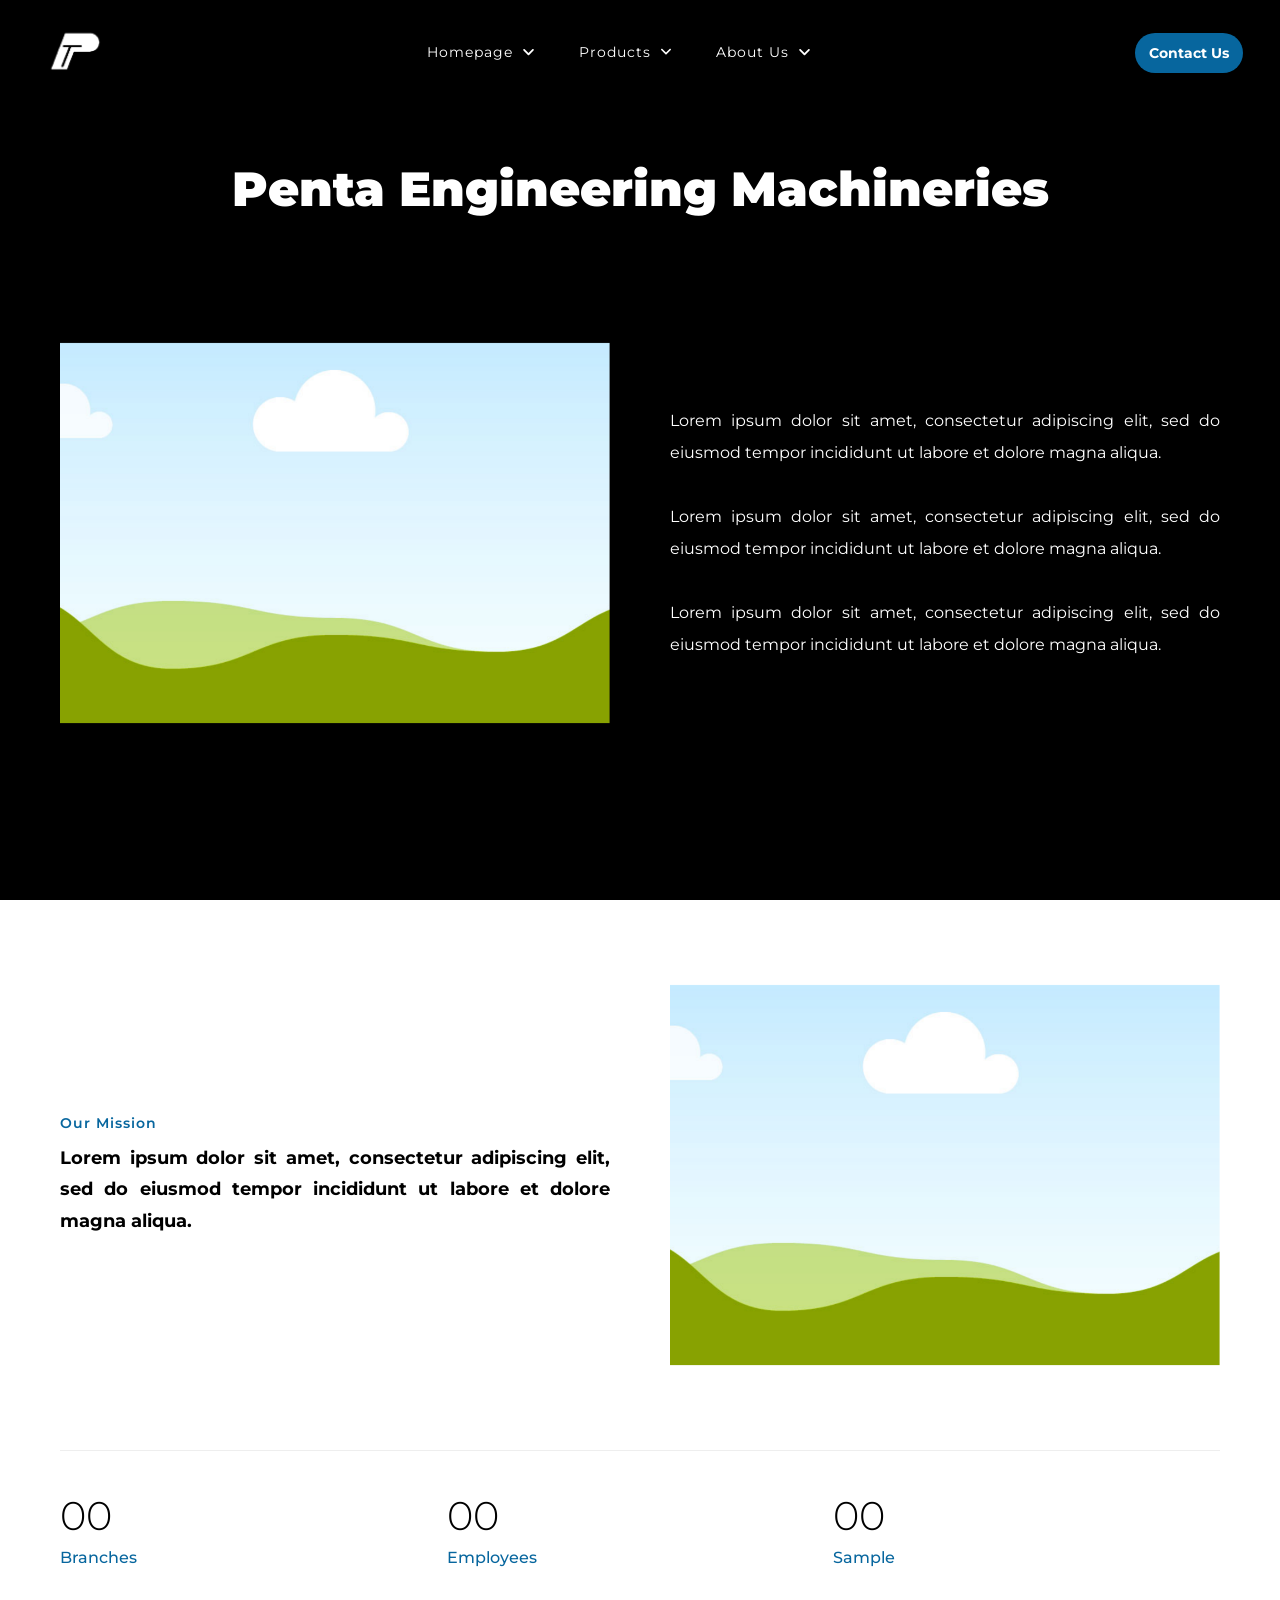
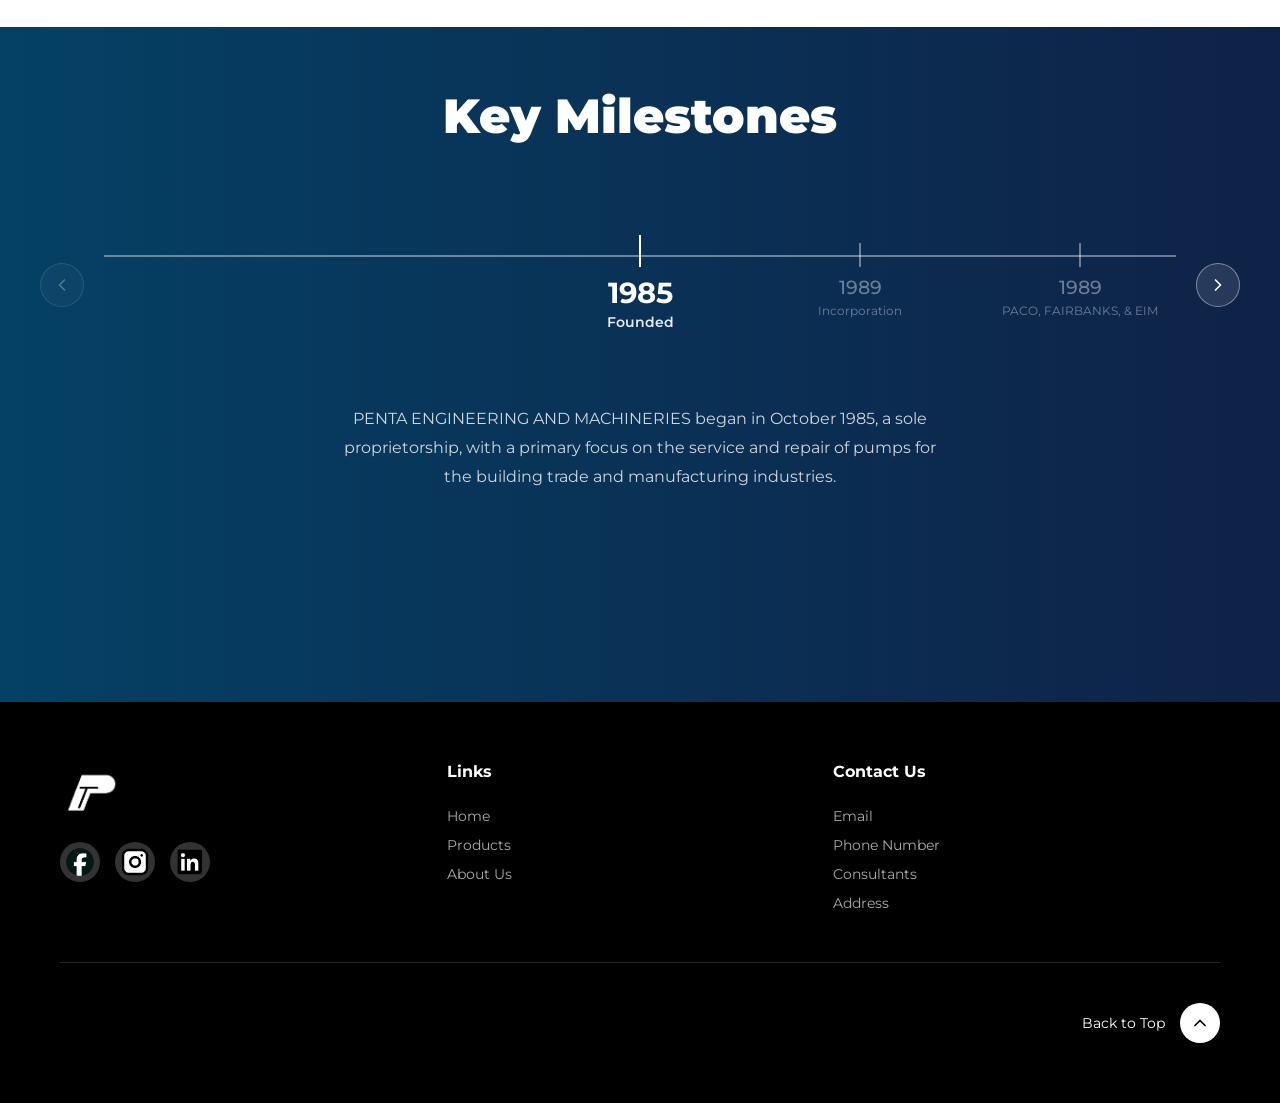
==== about.html @ d03874fb "Add files via upload" ====
<!DOCTYPE html>
<html lang="en">
<head>
    <meta charset="UTF-8">
    <meta name="viewport" content="width=device-width, initial-scale=1.0">
    <link rel="stylesheet" href="css/styles.css">
    <link rel="icon" type="image/x-icon" href="assets/logo.png">
    <title>Penta Engineering Machineries</title>
</head>
<body>
    <header class="nav-bar">
    <div class="logo">
        <a href="index.html">
            <img src="assets/logo.png" alt="Penta logo">
        </a>
    </div>
    <nav class="main-nav">
        <ul class="nav-list">
            <li><a href="index.html">Homepage</a></li>
            <li><a href="products.html">Products</a></li>
            <li><a href="about.html">About Us</a></li>
        </ul>
    </nav>
    <button type="button">Contact Us</button>
</header>

    <section class="about">
        <h1>Penta Engineering Machineries</h1>
        <div class="about-wrapper">    
            <img src="assets/about.png">
            <p>Lorem ipsum dolor sit amet, consectetur adipiscing elit, sed do eiusmod tempor incididunt ut labore et dolore magna aliqua. <br><br>
                Lorem ipsum dolor sit amet, consectetur adipiscing elit, sed do eiusmod tempor incididunt ut labore et dolore magna aliqua. <br><br>
                Lorem ipsum dolor sit amet, consectetur adipiscing elit, sed do eiusmod tempor incididunt ut labore et dolore magna aliqua. </p>
        </div>
    </section>

    <section class="mission">
        <div class="mission-wrapper">
            <div class="mission-text">
                <h2>Our Mission</h2>
                <p>Lorem ipsum dolor sit amet, consectetur adipiscing elit, sed do eiusmod tempor incididunt ut labore et dolore magna aliqua. </p>
            </div>
            <img src="assets/mission.png">
        </div>
        <div class="mission-footer">
            <ul class ="stats">
                <li>00</li>
                <li>00</li>
                <li>00</li>
                <li>Branches</li>
                <li>Employees</li>
                <li>Sample</li>
            </ul>
        </div>
    </section>

    <section class="milestones-section">
    <h1>Key Milestones</h1>
    <div class="tl-stage-wrap">
        <button class="tl-btn" id="prev">
            <svg xmlns="http://www.w3.org/2000/svg" width="20" height="20" viewBox="0 0 24 24" fill="none" stroke="white" stroke-width="2" stroke-linecap="round" stroke-linejoin="round">
                <polyline points="15 18 9 12 15 6"/>
            </svg>
        </button>
        <div class="tl-stage">
            <div class="tl-line"></div>
            <div class="tl-items" id="items"></div>
        </div>
        <button class="tl-btn" id="next">
            <svg xmlns="http://www.w3.org/2000/svg" width="20" height="20" viewBox="0 0 24 24" fill="none" stroke="white" stroke-width="2" stroke-linecap="round" stroke-linejoin="round">
                <polyline points="9 18 15 12 9 6"/>
            </svg>
        </button>
    </div>
    <div class="tl-desc" id="desc"></div>
</section>


<footer>
    <div class="footer-wrap">
        <div class="footer-left">
            <img src="assets/logo.png" alt="Penta logo">
            <div class="footer-socials">
                <div class="social-icon">
                    <img src="assets/facebook.png" alt="Facebook">
                </div>
                <div class="social-icon">
                    <img src="assets/instagram.png" alt="Facebook">
                </div>
                <div class="social-icon">
                    <img src="assets/linkedin.png" alt="Facebook">
                </div>
            </div>
        </div>
        <ul class="footer-nav">
            <li><h2>Links</h2></li>
            <li><a href="index.html">Home</a></li>
            <li><a href="products.html">Products</a></li>
            <li><a href="about.html">About Us</a></li>
        </ul>
        <ul class="footer-nav">
            <li><h2>Contact Us</h2></li>
            <li><a href="#">Email</a></li>
            <li><a href="#">Phone Number</a></li>
            <li><a href="#">Consultants</a></li>
            <li><a href="#">Address</a></li>
        </ul>
        <div class="footer-bottom">
            <span>Back to Top</span>
            <button class="back-to-top" onclick="window.scrollTo({top: 0, behavior: 'smooth'})">
                <svg xmlns="http://www.w3.org/2000/svg" width="20" height="20" viewBox="0 0 24 24" fill="none" stroke="black" stroke-width="2" stroke-linecap="round" stroke-linejoin="round">
                    <polyline points="18 15 12 9 6 15"/>
                </svg>
            </button>
        </div>
    </div>
</footer>
    <script src="js/milestones.js" defer></script>
</body>
</html>
---- css/styles.css ----
@import url('https://fonts.googleapis.com/css2?family=Montserrat:wght@100;200;300;400;500;600;700;800;900&display=swap');

/* Reset */
* {
    margin: 0;
    padding: 0;
    box-sizing: border-box;
    font-family: 'Montserrat', sans-serif;
    overflow-x: hidden;
}

a {
    text-decoration: none;
    color: inherit;
}

ul {
    list-style-type: none;
}

body {
    padding-top: 0;
}

/* Navbar */
.logo img {
    max-width: 67px;
    height: auto;
    margin-left: 3px;
    padding: 3px;
}

.nav-bar {
    position: fixed;
    top: 0;
    left: 0;
    right: 0;
    z-index: 1000;
    margin: 17px;
    display: flex;
    align-items: center;
    justify-content: space-between;
    background-color: #000;
    padding: 0 20px;
    border-radius: 100px;
}

.main-nav {
    flex: 1;
    display: flex;
    justify-content: center;
}

nav {
    display: flex;
    align-items: center;
    width: 100%;
    gap: 20px;
}

.nav-list {
    display: flex;
    gap: 40px;
    margin: 0 auto;
    padding: 0;
    list-style: none;
}

.nav-list li {
    color: white;
    font-size: 0.85rem;
    letter-spacing: 1px;
}

.nav-list a {
    display: inline-flex;
    align-items: center;
    gap: 0.3rem;
}

.nav-list a::after {
    content: "";
    display: inline-block;
    width: 1.3rem;
    height: 1.3rem;
    background-image: url("../assets/arrow.svg");
    background-size: contain;
    background-repeat: no-repeat;
    background-position: center;
}

/* Buttons */
button {
    margin-left: auto;
    background-color: #07669e;
    color: #ffffff;
    border-radius: 100px;
    border: none;
    padding: 0 14px;
    cursor: pointer;
    height: 40px;
    font-weight: bold;
    font-size: 0.85rem;
}

button:hover {
    background-color: #044165;
    transition: background-color 0.3s ease;
}

.view-button {
    width: 35px;
    height: 35px;
    border-radius: 50%;
    border: 2px solid #044165;
    background-color: #07669e;
    background-image: url("../assets/view.svg");
    background-size: 60%;
    background-repeat: no-repeat;
    background-position: center;
    cursor: pointer;
    transform: translateY(7px);
}

/* Hero */
.hero {
    position: relative;
    height: 80vh;
    display: flex;
    flex-direction: column;
    justify-content: flex-end;
    padding: 40px;
    overflow: hidden;
}

.hero video {
    position: absolute;
    top: 0;
    left: 0;
    width: 100%;
    height: 100%;
    object-fit: cover;
    object-position: center;
    z-index: 0;
}

.line{
    background-color:#C0C0C0;
    height: 1vh;
}

.hero .headline,
.hero .subline {
    position: relative;
    z-index: 1;
}
.headline {
    font-size: 5rem;
    color: #0a4d7d;
    font-weight: 1000;
    margin: 0;
    line-height: 1;
    overflow: hidden;
    text-align: center;
}

.subline {
    color: rgb(255, 255, 255);
    margin: 0;
    margin-top: 10px;
    font-size: 0.95rem;
    line-height: 1.6;
    text-align: center;
}

/* Gradient section */
.gradient-wrapper {
    background: linear-gradient(90deg, #07669e 0%, #000000 100%);
    width: 100%;
    height: 100vh;
}

.gradient-wrapper h1,
.gradient-wrapper p {
    color: white;
    text-align: center;
    overflow: hidden;
}

.gradient-wrapper h1 {
    font-size: 5.5rem;
    font-weight: 1000;
    letter-spacing: 3px;
}

.gradient-wrapper p {
    font-size: 2rem;
    font-weight: 400;
}

/* Boxes */
.boxes-container {
    display: flex;
    justify-content: center;
    gap: 47px;
    width: 100%;
    flex-wrap: wrap;
    margin-top: 54px;
    margin-bottom: 67px;
}

.box-wrapper {
    position: relative;
    flex: 1 1 30%;
    max-width: 25%;
    min-width: 150px;
    aspect-ratio: 1 / 1;
    background: white;
    border-radius: 27px;
    padding: 47px;
    display: flex;
    flex-direction: column;
    align-items: left;
    box-shadow: 0 7px 14px rgba(0, 0, 0, 0.2);
    border: 2px solid transparent;
    transition: background 0.3s ease;
}

.box-wrapper::before {
    content: '';
    position: absolute;
    inset: 0;
    background: linear-gradient(180deg, #07669e 0%, #ffffff 100%);
    border-radius: 27px;
    opacity: 0;
    z-index: 1;
    transition: opacity 0.3s ease;
}

.box-wrapper:hover::before {
    opacity: 1;
}

.box-wrapper > * {
    position: relative;
    z-index: 2;
}

.box-wrapper h2 {
    text-align: left;
    padding: 13px;
    font-size: 1rem;
    font-weight: 700;
}

.box-wrapper p {
    text-align: justify;
    text-align-last: left;
    color: black;
    padding: 13px;
    font-size: 1rem;
    font-weight: 500;
}

.box-wrapper .view-button {
    align-self: flex-end;
    margin-top: auto;
}

.icon {
    width: 47px;
    height: 47px;
    border-radius: 50%;
    background: #d3d3d3;
    margin-bottom: 17px;
}

/* Transition */
.transition {
    background-color: black;
    height: 30vh;
}

/* Brands */
.brands-section {
    background: linear-gradient(90deg, #044165 0%, #0f2247 100%);
    height: 105vh;
    overflow: hidden;
    position: relative;
}

.brands-section h1,
.brands-section p {
    color: white;
    text-align: center;
}

.brands-section h1 {
    font-size: 5.5rem;
    font-weight: 1000;
    letter-spacing: 3px;
}

.brands-section p {
    font-size: 0.87rem;
    font-weight: 400;
    text-align: justify;
    overflow: hidden;
}

.brands-section h2 {
    color: white;
}

.brands-container {
    display: flex;
    gap: 47px;
    flex-wrap: nowrap;
    transition: transform 0.4s ease;
}

/* Brand cards */
.brand-wrapper {
    flex: 0 0 auto;
    max-width: none;
    max-height: 235px;
    overflow: hidden;
    background: linear-gradient(135deg, #07669e 0%, #0a4d7d 100%);
    border-radius: 20px;
    padding: 27px;
    display: flex;
    flex-direction: column;
    gap: 13px;
    transition: max-height 0.4s ease;
}

.brand-wrapper:hover {
    max-height: 400px;
}

.brand-wrapper img {
    width: 100%;
    height: 200px;
    object-fit: contain;
    flex-shrink: 0;
}

.brand-wrapper p,
.brand-wrapper .brand-footer {
    opacity: 0;
    transition: opacity 0.3s ease 0s;
}

.brand-wrapper:hover p,
.brand-wrapper:hover .brand-footer {
    opacity: 1;
    transition: opacity 0.3s ease 0.2s;
}

.brand-footer {
    display: flex;
    justify-content: space-between;
    align-items: center;
    width: 100%;
}

.brand-footer h2 {
    margin: 0;
    color: white;
    font-size: 0.87rem;
    font-weight: 700;
}

.brand-footer button {
    align-self: flex-end;
    margin-top: auto;
}

.brand-footer .view-button {
    margin: 0;
    transform: none;
}

/* Slider */
.brands-slider-wrapper {
    overflow: hidden;
    width: 100%;
    padding: 0 27px;
    margin-top: 54px;
}

.slider-arrows {
    display: flex;
    gap: 10px;
    position: absolute;
    bottom: 30px;
    right: 30px;
}

.arrow-btn {
    width: 37px;
    height: 37px;
    border-radius: 50%;
    background-color: rgba(255, 255, 255, 0.15);
    border: none;
    display: flex;
    align-items: center;
    justify-content: center;
    cursor: pointer;
    transition: background-color 0.3s ease;
    padding: 0;
    margin: 0;
    font-size: 0;
}

.arrow-btn:hover {
    background-color: rgba(255, 255, 255, 0.3);
}

/* CTA */
.cta {
    background-color: #07669e;
    display: flex;
    align-items: center;
    padding: 60px;
    position: relative;
    overflow: hidden;
    min-height: 350px;
    height: 60vh;
}

.cta-content {
    display: flex;
    flex-direction: column;
    gap: 20px;
    max-width: 55%;
}

.cta h1 {
    font-size: 5rem;
    font-weight: 1000;
    color: white;
    line-height: 1;
    overflow: hidden;
}

.cta p {
    color: white;
    font-size: 1.2rem;
    line-height: 1.6;
}

.cta-buttons {
    display: flex;
    gap: 20px;
}

.cta-buttons button {
    margin: 0;
    background-color: transparent;
    border: 2px solid white;
    color: white;
    padding: 0 40px;
    height: 50px;
    font-size: 1rem;
}

.cta-buttons button:hover {
    background-color: white;
    color: #07669e;
    transition: background-color 0.3s ease;
}

.cta-image {
    position: absolute;
    right: 60px;
    bottom: 0;
    height: 100%;
    object-fit: contain;
}

/* Footer */
.footer-wrap {
    background-color: black;
    display: grid;
    grid-template-columns: 1fr 1fr 1fr;
    padding: 60px;
    align-items: start;
}

.footer-left {
    display: flex;
    flex-direction: column;
    gap: 20px;
}

.footer-wrap img {
    width: 60px;
    height: auto;
}

.footer-socials {
    display: flex;
    gap: 15px;
}

.social-icon {
    width: 40px;
    height: 40px;
    border-radius: 50%;
    background-color: #333;
    overflow: hidden;
}

.footer-socials .social-icon img {
    width: 100%;
    height: 100%;
    object-fit: contain;
}

.footer-nav li {
    margin-bottom: 10px;
}

.footer-nav li h2 {
    font-size: 1rem;
    font-weight: 700;
    margin-bottom: 15px;
    color: white;
}

.footer-nav li a {
    color: #aaa;
    font-size: 0.9rem;
}

.footer-nav li a:hover {
    color: white;
}

.footer-bottom {
    grid-column: 1 / -1;
    display: flex;
    justify-content: flex-end;
    align-items: center;
    gap: 15px;
    padding-top: 40px;
    border-top: 1px solid #222;
    margin-top: 40px;
    color: white;
    font-size: 0.9rem;
}

.back-to-top {
    width: 40px;
    height: 40px;
    border-radius: 50%;
    background-color: white;
    border: none;
    cursor: pointer;
    display: flex;
    align-items: center;
    justify-content: center;
    margin: 0;
    padding: 0;
}

/* About  */

.about {
    background-color: rgb(0, 0, 0);
    padding: 100px;
    height: 100vh;
    overflow: hidden;
    padding: 60px 60px 0 60px;

}
.about {
    background-color: black;
    padding: 60px 60px 0 60px;
}

.about h1 {
    color: white;
    font-size: 3rem;
    font-weight: 900;
    margin-bottom: 40px;
    text-align: center;
    margin-top: 100px
}

.about-wrapper {
    display: grid;
    grid-template-columns: 1fr 1fr;
    gap: 60px;
    align-items: center;
}

.about-wrapper img {
    width: 100%;
    border-radius: 10px;
    object-fit: cover;
}

.about-wrapper p {
    color: white;
    font-size: 1rem;
    line-height: 2;
    text-align: justify;
}

/* Mission */

.mission {
    background-color: white;
    padding: 0 60px 60px 60px;
}

.mission-wrapper {
    display: grid;
    grid-template-columns: 1fr 1fr;
    gap: 60px;
    align-items: center;
}

.mission-wrapper h2 {
    color: #07669e;
    font-size: 0.9rem;
    font-weight: 600;
    letter-spacing: 1px;
    
}

.mission-text {
    display: flex;
    flex-direction: column;
    gap: 10px;
}

.mission-wrapper p {
    color: black;
    font-size: 1.1rem;
    font-weight: 700;
    line-height: 1.8;
    text-align: justify;
    grid-column: 1;
    grid-row: 2;
}

.mission-wrapper img {
    width: 100%;
    border-radius: 10px;
    object-fit: cover;
    grid-column: 2;
}

.mission-footer {
    border-top: 1px solid #eee;
    padding-top: 40px;
}

.stats {
    display: grid;
    grid-template-columns: repeat(3, 1fr);
    grid-template-rows: auto auto;
    row-gap: 8px;
}

.stats li:nth-child(-n+3) {
    font-size: 2.5rem;
    font-weight: 300;
    color: black;
}

.stats li:nth-child(n+4) {
    font-size: 1rem;
    color: #07669e;
    font-weight: 500;
}

/* Milestones */

.milestones-section {
    background: linear-gradient(90deg, #044165 0%, #0f2247 100%);
    padding: 60px 40px;
    min-height: 75vh;
    display: flex;
    flex-direction: column;
    align-items: center;
}

.milestones-section h1 {
    color: white;
    font-size: 3rem;
    font-weight: 900;
    margin-bottom: 60px;
    text-align: center;
}

.tl-stage-wrap {
    display: flex;
    align-items: center;
    width: 100%;
    gap: 20px;
}

.tl-stage {
    position: relative;
    flex: 1;
    height: 160px;
    overflow: hidden;
}

.tl-line {
    position: absolute;
    top: 50px;
    left: 0;
    right: 0;
    height: 1.5px;
    background: rgba(255, 255, 255, 0.4);
}

.tl-items {
    position: absolute;
    top: 0;
    left: 0;
    display: flex;
    align-items: flex-start;
    transition: transform 0.4s ease;
}

.tl-item {
    width: 220px;
    flex-shrink: 0;
    display: flex;
    flex-direction: column;
    align-items: center;
}

.tl-tick {
    width: 1.5px;
    height: 24px;
    background: rgba(255, 255, 255, 0.4);
    margin-top: 38px;
}

.tl-tick.active {
    background: white;
    height: 32px;
    margin-top: 30px;
}

.tl-year {
    font-size: 1.2rem;
    font-weight: 500;
    color: rgba(255, 255, 255, 0.4);
    margin-top: 8px;
}

.tl-year.active {
    color: white;
    font-size: 1.8rem;
    font-weight: 700;
}

.tl-label {
    font-size: 0.75rem;
    color: rgba(255, 255, 255, 0.4);
    text-align: center;
    max-width: 160px;
    margin-top: 4px;
}

.tl-label.active {
    color: rgba(255, 255, 255, 0.9);
    font-size: 0.85rem;
    font-weight: 600;
}

.tl-desc {
    text-align: center;
    color: rgba(255, 255, 255, 0.8);
    font-size: 1rem;
    line-height: 1.8;
    max-width: 600px;
    margin-top: 40px;
    min-height: 60px;
}

.tl-btn {
    width: 44px;
    height: 44px;
    border-radius: 50%;
    border: 1.5px solid rgba(255, 255, 255, 0.4);
    background: rgba(255, 255, 255, 0.1);
    display: flex;
    align-items: center;
    justify-content: center;
    cursor: pointer;
    flex-shrink: 0;
    padding: 0;
    margin: 0;
    transition: background 0.2s ease;
}

.tl-btn:hover {
    background: rgba(255, 255, 255, 0.2);
}

.tl-btn:disabled {
    opacity: 0.3;
    cursor: default;
}
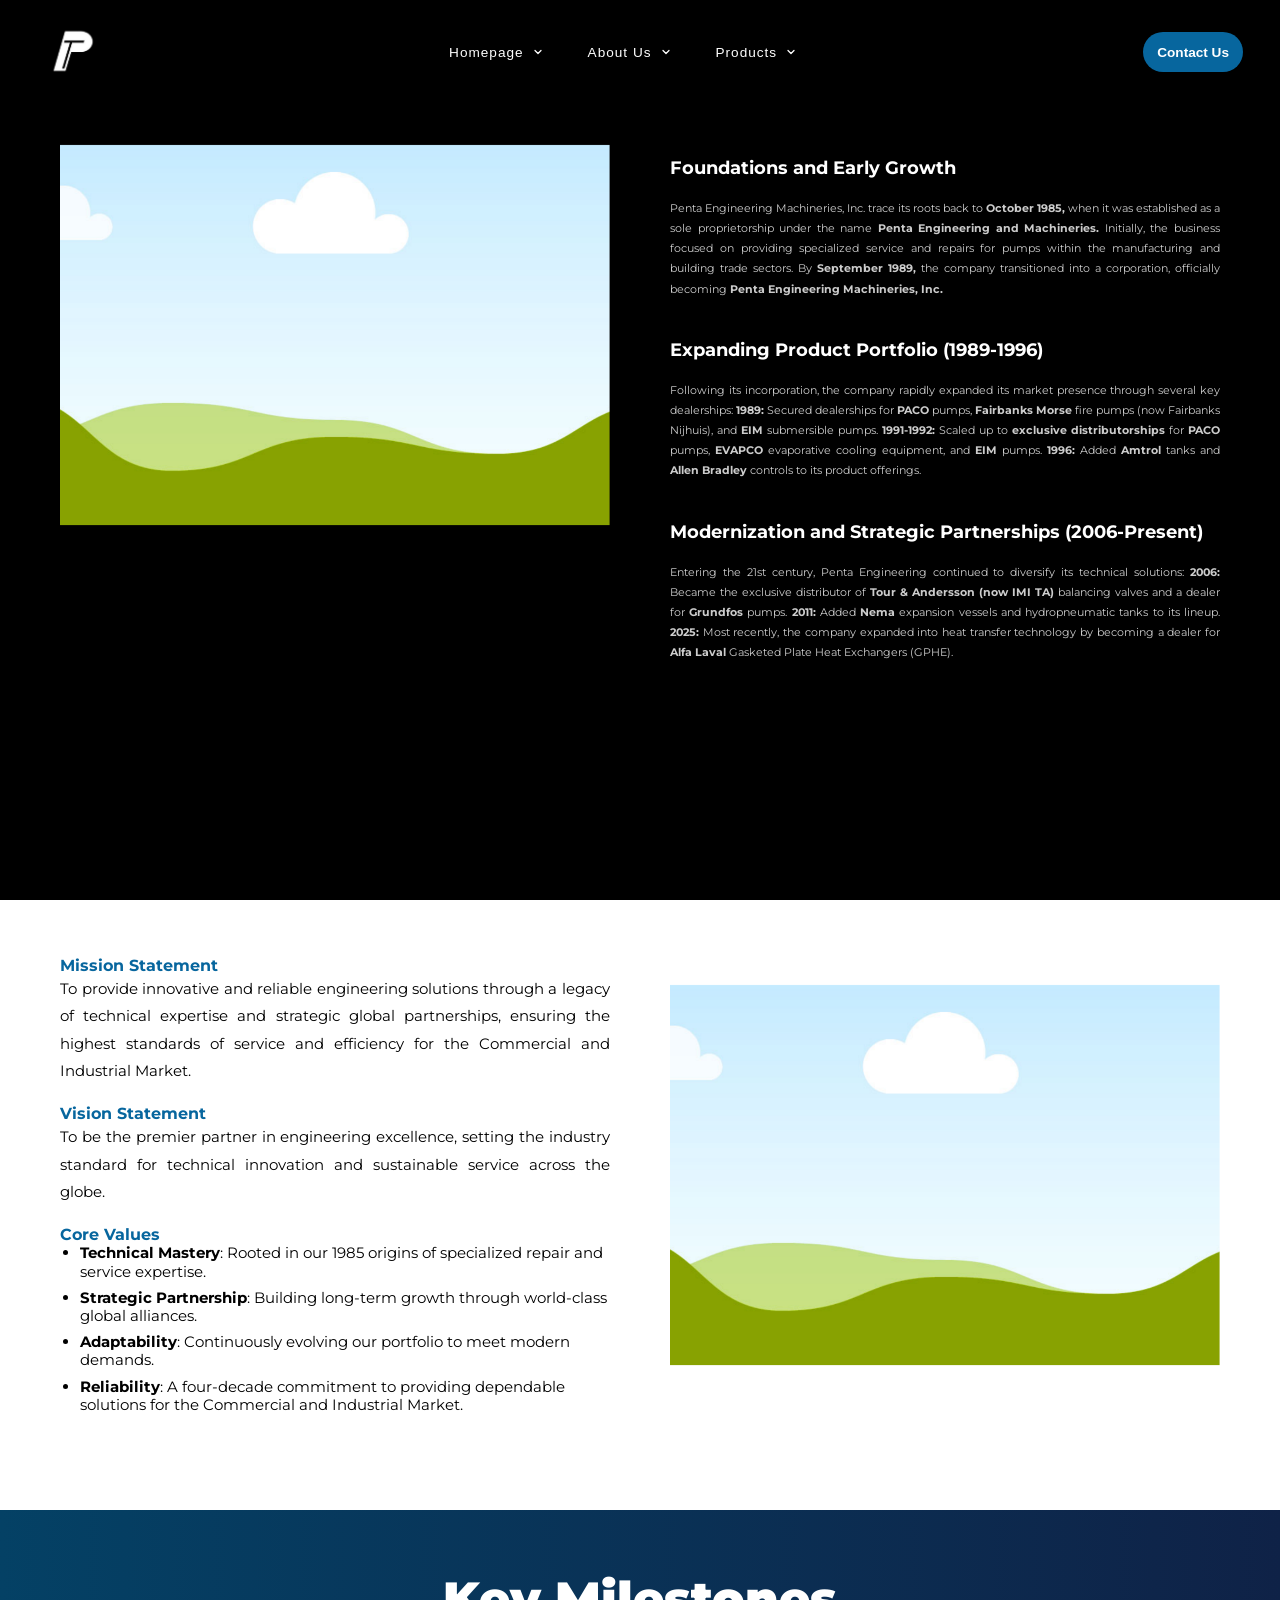
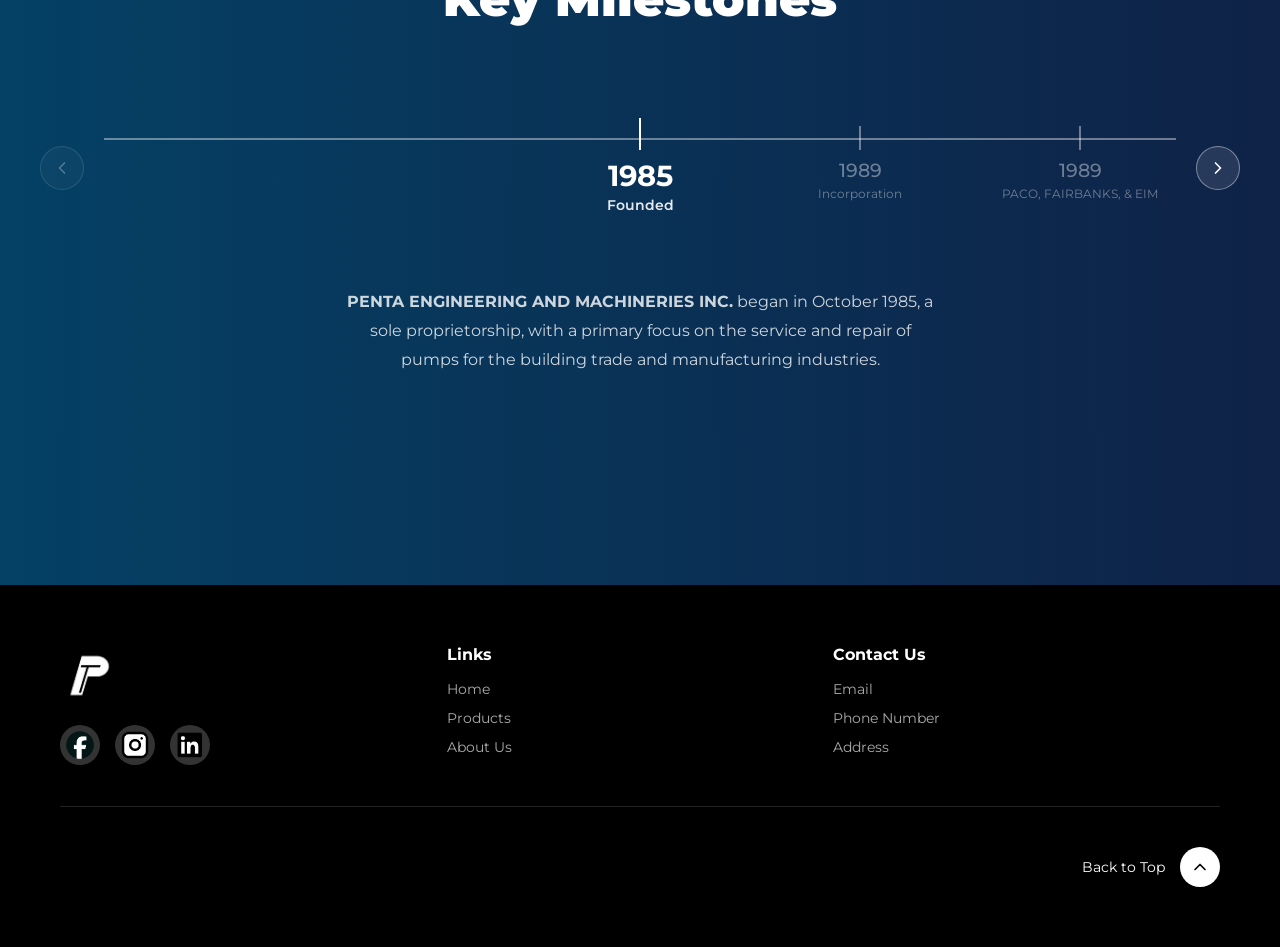
==== commit a26997d2: "Add files via upload" ====
--- a/about.html
+++ b/about.html
@@ -8,53 +8,131 @@
     <title>Penta Engineering Machineries</title>
 </head>
 <body>
-    <header class="nav-bar">
-    <div class="logo">
-        <a href="index.html">
-            <img src="assets/logo.png" alt="Penta logo">
-        </a>
-    </div>
-    <nav class="main-nav">
-        <ul class="nav-list">
-            <li><a href="index.html">Homepage</a></li>
-            <li><a href="products.html">Products</a></li>
-            <li><a href="about.html">About Us</a></li>
-        </ul>
-    </nav>
-    <button type="button">Contact Us</button>
+    <header class="nav-bar" id="navbar">
+    <div class="nav-top">
+        <div class="logo">
+            <a href="index.html">
+                <img src="assets/logo.png" alt="Penta logo">
+            </a>
+        </div>
+        <nav class="main-nav">
+            <ul class="nav-list">
+                <li class="nav-item has-dropdown">
+                    <a href="index.html">Homepage</a>
+                    <button class="dropdown-toggle" data-target="menu-home">
+                        <svg width="12" height="12" viewBox="0 0 24 24" fill="none" stroke="white" stroke-width="2.5" stroke-linecap="round" stroke-linejoin="round">
+                            <polyline points="6 9 12 15 18 9"/>
+                        </svg>
+                    </button>
+                </li>
+                <li class="nav-item has-dropdown">
+                    <a href="about.html">About Us</a>
+                    <button class="dropdown-toggle" data-target="menu-about">
+                        <svg width="12" height="12" viewBox="0 0 24 24" fill="none" stroke="white" stroke-width="2.5" stroke-linecap="round" stroke-linejoin="round">
+                            <polyline points="6 9 12 15 18 9"/>
+                        </svg>
+                    </button>
+                </li>
+                <li class="nav-item has-dropdown">
+                    <a href="products.html">Products</a>
+                    <button class="dropdown-toggle" data-target="menu-products">
+                        <svg width="12" height="12" viewBox="0 0 24 24" fill="none" stroke="white" stroke-width="2.5" stroke-linecap="round" stroke-linejoin="round">
+                            <polyline points="6 9 12 15 18 9"/>
+                        </svg>
+                    </button>
+                </li>
+            </ul>
+        </nav>
+        <button type="button" id="contactBtn">Contact Us</button>
+    </div>
+
+    <div class="mega-menu" id="menu-home">
+        <div class="mega-col">
+            <p class="mega-label">Company</p>
+            <a href="index.html#hero">Company Logo</a>
+            <a href="index.html#brands">Brand / Product Logo</a>
+            <a href="index.html#contact">Office Address / Tel / Email</a>
+        </div>
+    </div>
+
+    <div class="mega-menu" id="menu-about">
+        <div class="mega-col">
+            <p class="mega-label">About Us</p>
+            <a href="about.html#mission">Mission / Vision</a>
+            <a href="about.html#history">Company Brief History</a>
+        </div>
+    </div>
+
+    <div class="mega-menu" id="menu-products">
+        <div class="mega-col">
+            <p class="mega-label">Pumps</p>
+            <a href="products.html#paco">PACO</a>
+            <a href="products.html#grundfos">Grundfos</a>
+            <a href="products.html#fairbanks">Fairbanks Nijhuis</a>
+            <a href="products.html#eim">EIM</a>
+        </div>
+        <div class="mega-col">
+            <p class="mega-label">Cooling</p>
+            <a href="products.html#Cooling">Cooling Tower</a>
+            <a href="products.html#Ccooler">Closed Circuit Cooler</a>
+            <a href="products.html#Evaporative">Evaporative Condenser</a>
+        </div>
+        <div class="mega-col">
+            <p class="mega-label">Systems</p>
+            <a href="products.html#Gasketed">Gasketed Plate Heat Exchanger</a>
+            <a href="products.html#Separators">Air Separator</a>
+            <a href="products.html#Expansion">Expansion Tank</a>
+            <a href="products.html#Balance">Balancing Valve</a>
+            <a href="products.html#Pressure">Package Pressurization System</a>
+        </div>
+    </div>
 </header>
 
     <section class="about">
-        <h1>Penta Engineering Machineries</h1>
-        <div class="about-wrapper">    
-            <img src="assets/about.png">
-            <p>Lorem ipsum dolor sit amet, consectetur adipiscing elit, sed do eiusmod tempor incididunt ut labore et dolore magna aliqua. <br><br>
-                Lorem ipsum dolor sit amet, consectetur adipiscing elit, sed do eiusmod tempor incididunt ut labore et dolore magna aliqua. <br><br>
-                Lorem ipsum dolor sit amet, consectetur adipiscing elit, sed do eiusmod tempor incididunt ut labore et dolore magna aliqua. </p>
-        </div>
-    </section>
-
-    <section class="mission">
-        <div class="mission-wrapper">
-            <div class="mission-text">
-                <h2>Our Mission</h2>
-                <p>Lorem ipsum dolor sit amet, consectetur adipiscing elit, sed do eiusmod tempor incididunt ut labore et dolore magna aliqua. </p>
-            </div>
-            <img src="assets/mission.png">
-        </div>
-        <div class="mission-footer">
-            <ul class ="stats">
-                <li>00</li>
-                <li>00</li>
-                <li>00</li>
-                <li>Branches</li>
-                <li>Employees</li>
-                <li>Sample</li>
+    <div class="about-wrapper">    
+        <img src="assets/about.png">
+        <div class="about-text">
+            <br><br><br>
+            <h2>Foundations and Early Growth</h2>
+            <p>Penta Engineering Machineries, Inc. trace its roots back to <b>October 1985,</b> when it was established as a sole proprietorship under the name <b>Penta Engineering and Machineries.</b> Initially, the business focused on providing specialized service and repairs for pumps within the manufacturing and building trade sectors. By <b>September 1989,</b> the company transitioned into a corporation, officially becoming <b>Penta Engineering Machineries, Inc.</b></p>
+            
+            <h2>Expanding Product Portfolio (1989-1996)</h2>
+            <p>Following its incorporation, the company rapidly expanded its market presence through several key dealerships:
+            <b>1989:</b> Secured dealerships for <b>PACO</b> pumps, <b>Fairbanks Morse</b>  fire pumps (now Fairbanks Nijhuis), and <b>EIM</b> submersible pumps.
+            <b>1991-1992:</b> Scaled up to <b>exclusive distributorships</b> for <b>PACO</b> pumps, <b>EVAPCO</b> evaporative cooling equipment, and <b>EIM</b> pumps.
+            <b>1996:</b> Added <b>Amtrol</b> tanks and <b>Allen Bradley</b> controls to its product offerings.</p>
+
+            <h2>Modernization and Strategic Partnerships (2006-Present)</h2>
+            <p>Entering the 21st century, Penta Engineering continued to diversify its technical solutions:
+            <b>2006:</b> Became the exclusive distributor of <b>Tour & Andersson (now IMI TA)</b> balancing valves and a dealer for <b>Grundfos</b> pumps.
+            <b>2011:</b> Added <b>Nema</b> expansion vessels and hydropneumatic tanks to its lineup.
+            <b>2025:</b> Most recently, the company expanded into heat transfer technology by becoming a dealer for <b>Alfa Laval</b>  Gasketed Plate Heat Exchangers (GPHE).</p>
+        </div>
+    </div>
+</section>
+
+    <section class="mission" id="mission">
+    <div class="mission-wrapper">
+        <div class="mission-text">
+            <h2>Mission Statement</h2>
+            <p>To provide innovative and reliable engineering solutions through a legacy of technical expertise and strategic global partnerships, ensuring the highest standards of service and efficiency for the Commercial and Industrial Market.</p>
+
+            <h2>Vision Statement</h2>
+            <p>To be the premier partner in engineering excellence, setting the industry standard for technical innovation and sustainable service across the globe.</p>
+
+            <h2>Core Values</h2>
+            <ul class="core-values">
+                <li><strong>Technical Mastery</strong>: Rooted in our 1985 origins of specialized repair and service expertise.</li>
+                <li><strong>Strategic Partnership</strong>: Building long-term growth through world-class global alliances.</li>
+                <li><strong>Adaptability</strong>: Continuously evolving our portfolio to meet modern demands.</li>
+                <li><strong>Reliability</strong>: A four-decade commitment to providing dependable solutions for the Commercial and Industrial Market.</li>
             </ul>
         </div>
-    </section>
-
-    <section class="milestones-section">
+        <img src="assets/mission.png">
+    </div>
+</section>
+
+    <section class="milestones-section" id="history">
     <h1>Key Milestones</h1>
     <div class="tl-stage-wrap">
         <button class="tl-btn" id="prev">
@@ -75,6 +153,64 @@
     <div class="tl-desc" id="desc"></div>
 </section>
 
+<div class="contact-overlay" id="contactOverlay">
+  <div class="contact-popup">
+    <button class="close-btn" id="closeContact" aria-label="Close">
+      <svg width="14" height="14" viewBox="0 0 24 24" fill="none" stroke="white" stroke-width="2.5" stroke-linecap="round">
+        <line x1="18" y1="6" x2="6" y2="18"/><line x1="6" y1="6" x2="18" y2="18"/>
+      </svg>
+    </button>
+
+    <p class="popup-label">Reach us</p>
+    <h2 class="popup-title">Contact us</h2>
+
+    <div class="map-slot">
+      <img src="assets/map.png" alt="Office location map">
+    </div>
+
+    <div class="contact-row">
+      <div class="icon-wrap">
+        <svg width="18" height="18" viewBox="0 0 24 24" fill="none" stroke="#07669e" stroke-width="2" stroke-linecap="round" stroke-linejoin="round"><path d="M21 10c0 7-9 13-9 13S3 17 3 10a9 9 0 0 1 18 0z"/><circle cx="12" cy="10" r="3"/></svg>
+      </div>
+      <div class="row-text">
+        <span class="row-label">Address</span>
+        <span class="row-value">699 Jose Abad Santos Street Little Baguio, San Juan City 1500 Philippines</span>
+      </div>
+    </div>
+
+    <div class="contact-row">
+      <div class="icon-wrap">
+        <svg width="18" height="18" viewBox="0 0 24 24" fill="none" stroke="#07669e" stroke-width="2" stroke-linecap="round" stroke-linejoin="round"><path d="M22 16.92v3a2 2 0 0 1-2.18 2 19.79 19.79 0 0 1-8.63-3.07A19.5 19.5 0 0 1 4.07 12a19.79 19.79 0 0 1-3.07-8.67A2 2 0 0 1 3 1.18h3a2 2 0 0 1 2 1.72c.127.96.361 1.903.7 2.81a2 2 0 0 1-.45 2.11L7.09 8.91a16 16 0 0 0 6 6l1.27-1.27a2 2 0 0 1 2.11-.45c.907.339 1.85.573 2.81.7A2 2 0 0 1 22 16.92z"/></svg>
+      </div>
+      <div class="row-text">
+        <span class="row-label">Phone</span>
+        <span class="row-value"><a href="tel:+63287228260">Trunkline: +63 2 8722 8260</a></span>
+        <span class="row-value"><a href="tel:+639176270875">Mobile: +63 917 627 0875</a></span>
+      </div>
+    </div>
+
+    <div class="contact-row">
+      <div class="icon-wrap">
+        <svg width="18" height="18" viewBox="0 0 24 24" fill="none" stroke="#07669e" stroke-width="2" stroke-linecap="round" stroke-linejoin="round"><path d="M4 4h16c1.1 0 2 .9 2 2v12c0 1.1-.9 2-2 2H4c-1.1 0-2-.9-2-2V6c0-1.1.9-2 2-2z"/><polyline points="22,6 12,13 2,6"/></svg>
+      </div>
+      <div class="row-text">
+        <span class="row-label">Email</span>
+        <span class="row-value"><a href="mailto:penta.eng@yahoo.com">penta.eng@yahoo.com</a></span>
+      </div>
+    </div>
+
+    <div class="contact-row">
+      <div class="icon-wrap">
+        <svg width="18" height="18" viewBox="0 0 24 24" fill="none" stroke="#07669e" stroke-width="2" stroke-linecap="round" stroke-linejoin="round"><circle cx="12" cy="12" r="10"/><line x1="2" y1="12" x2="22" y2="12"/><path d="M12 2a15.3 15.3 0 0 1 4 10 15.3 15.3 0 0 1-4 10 15.3 15.3 0 0 1-4-10 15.3 15.3 0 0 1 4-10z"/></svg>
+      </div>
+      <div class="row-text">
+        <span class="row-label">Website</span>
+        <span class="row-value"><a href="#">www.pentaengineering.ph</a></span>
+      </div>
+    </div>
+
+  </div>
+</div>
 
 <footer>
     <div class="footer-wrap">
@@ -94,16 +230,15 @@
         </div>
         <ul class="footer-nav">
             <li><h2>Links</h2></li>
-            <li><a href="index.html">Home</a></li>
+            <li><a href="#">Home</a></li>
             <li><a href="products.html">Products</a></li>
             <li><a href="about.html">About Us</a></li>
         </ul>
         <ul class="footer-nav">
             <li><h2>Contact Us</h2></li>
-            <li><a href="#">Email</a></li>
-            <li><a href="#">Phone Number</a></li>
-            <li><a href="#">Consultants</a></li>
-            <li><a href="#">Address</a></li>
+            <li><a href="#" onclick="document.getElementById('contactOverlay').classList.add('open'); return false;">Email</a></li>
+            <li><a href="#" onclick="document.getElementById('contactOverlay').classList.add('open'); return false;">Phone Number</a></li>
+            <li><a href="#" onclick="document.getElementById('contactOverlay').classList.add('open'); return false;">Address</a></li>
         </ul>
         <div class="footer-bottom">
             <span>Back to Top</span>
@@ -116,5 +251,6 @@
     </div>
 </footer>
     <script src="js/milestones.js" defer></script>
+    <script src="js/nav.js" defer></script>
 </body>
 </html>
--- a/css/styles.css
+++ b/css/styles.css
@@ -1,12 +1,14 @@
 @import url('https://fonts.googleapis.com/css2?family=Montserrat:wght@100;200;300;400;500;600;700;800;900&display=swap');
 
 /* Reset */
+html {
+    scroll-behavior: smooth;
+}
+
 * {
     margin: 0;
     padding: 0;
     box-sizing: border-box;
-    font-family: 'Montserrat', sans-serif;
-    overflow-x: hidden;
 }
 
 a {
@@ -20,6 +22,19 @@
 
 body {
     padding-top: 0;
+    overflow-x: hidden;
+    font-family: 'Montserrat', sans-serif;  
+}
+
+.products-page::before {
+    content: '';
+    position: fixed;
+    top: 0;
+    left: 0;
+    right: 0;
+    height: 17px;
+    background-color: white;
+    z-index: 999;
 }
 
 /* Navbar */
@@ -38,11 +53,99 @@
     z-index: 1000;
     margin: 17px;
     display: flex;
+    flex-direction: column;  
+    background-color: #000;
+    padding: 0 20px;
+    border-radius: 100px;
+}
+.prod-nav {
+    border-top-left-radius: 0;
+    border-bottom-left-radius: 0;
+    margin-left: 0;
+}
+
+.nav-bar.prod-nav.expanded {
+    border-top-left-radius: 0;
+    border-bottom-left-radius: 0;
+    border-bottom-right-radius: 30px;
+}
+
+.nav-bar.expanded {
+    border-radius: 35px 35px 30px 30px;
+    padding-bottom: 30px;
+}
+
+.prod-nav {
+    border-top-left-radius: 0px;
+    border-bottom-left-radius: 0px;
+
+}
+.nav-top {
+    display: flex;
+    align-items: center;
+    justify-content: space-between;
+    width: 100%;
+    height: 70px;
+    flex-shrink: 0;
+}
+
+.mega-menu {
+    display: none;
+    width: 100%;
+    padding: 20px 40px 10px;
+    gap: 60px;
+    border-top: 1px solid rgba(255, 255, 255, 0.1);
+    margin-top: 10px;
+}
+
+.mega-menu.open {
+    display: flex;
+}
+
+.mega-col {
+    display: flex;
+    flex-direction: column;
+    gap: 12px;
+    flex: 1;
+}
+
+.mega-label {
+    color: white;
+    font-size: 0.7rem;
+    font-weight: 700;
+    letter-spacing: 2px;
+    text-transform: uppercase;
+    margin-bottom: 8px;
+}
+
+.mega-col a {
+    color: rgba(255, 255, 255, 0.5);
+    font-size: 0.85rem;
+    font-weight: 400;
+    transition: color 0.2s;
+}
+
+.mega-col a:hover {
+    color: white;
+}
+
+
+.prod-nav-bar {
+    position: fixed;
+    top: 0;
+    left: 0;
+    right: 0;
+    z-index: 1000;
+    margin-top: 17px;
+    margin-right: 17px;
+    margin-bottom: 17px;
+    margin-left: 0;
+    display: flex;
     align-items: center;
     justify-content: space-between;
     background-color: #000;
     padding: 0 20px;
-    border-radius: 100px;
+    border-radius: 0px 100px 100px 0px;
 }
 
 .main-nav {
@@ -68,8 +171,9 @@
 
 .nav-list li {
     color: white;
-    font-size: 0.85rem;
+    font-size: 1rem;
     letter-spacing: 1px;
+    font-family: 'Lucidia Sans Unicode', sans-serif;
 }
 
 .nav-list a {
@@ -87,6 +191,115 @@
     background-size: contain;
     background-repeat: no-repeat;
     background-position: center;
+}
+
+.nav-item {
+    position: relative;
+    display: flex;
+    align-items: center;
+    gap: 4px;
+}
+
+.nav-item a {
+    color: white;
+    font-size: 0.85rem;
+    letter-spacing: 1px;
+}
+
+.nav-item a::after {
+    display: none; /* remove old arrow */
+}
+
+.dropdown-toggle {
+    background: none;
+    border: none;
+    padding: 2px 4px;
+    margin: 0;
+    height: auto;
+    display: flex;
+    align-items: center;
+    cursor: pointer;
+    color: white;
+    border-radius: 4px;
+    transition: background 0.2s;
+}
+
+.dropdown-toggle:hover {
+    background: rgba(255,255,255,0.15);
+}
+
+.dropdown-menu {
+    position: absolute;
+    top: calc(100% + 20px);
+    left: 50%;
+    transform: translateX(-50%);
+    background: #000;
+    border-radius: 16px;
+    padding: 32px 36px;
+    min-width: 220px;
+    z-index: 2000;
+    box-shadow: 0 20px 40px rgba(0,0,0,0.4);
+    gap: 40px;
+    display: none;
+}
+
+.dropdown-menu.wide {
+    min-width: 650px;
+}
+
+.dropdown-menu.open {
+    display: flex;
+}
+
+.dropdown-col {
+    display: flex;
+    flex-direction: column;
+    gap: 10px;
+    flex: 1;
+}
+
+.drop-label {
+    color: white;
+    font-size: 0.7rem;
+    font-weight: 700;
+    letter-spacing: 2px;
+    text-transform: uppercase;
+    margin-bottom: 8px;
+    padding-bottom: 0;
+}
+
+.dropdown-col a {
+    color: rgba(255, 255, 255, 0.5) !important;
+    font-size: 0.82rem;
+    font-weight: 400;
+    letter-spacing: 0.3px;
+    transition: color 0.2s;
+    display: block;
+}
+
+.dropdown-col a:hover {
+    color: white !important;
+}
+
+.drop-title {
+    color: white;
+    font-weight: 600;
+    font-size: 0.82rem;
+}
+
+.drop-sub {
+    color: rgba(255, 255, 255, 0.4);
+    font-size: 0.72rem;
+}
+
+/* arrow rotation when open */
+.nav-item.open .dropdown-toggle svg {
+    transform: rotate(180deg);
+    transition: transform 0.2s ease;
+}
+
+.dropdown-toggle svg {
+    transition: transform 0.2s ease;
 }
 
 /* Buttons */
@@ -217,7 +430,7 @@
     aspect-ratio: 1 / 1;
     background: white;
     border-radius: 27px;
-    padding: 47px;
+    padding: 20px;
     display: flex;
     flex-direction: column;
     align-items: left;
@@ -257,8 +470,8 @@
     text-align: justify;
     text-align-last: left;
     color: black;
-    padding: 13px;
-    font-size: 1rem;
+    padding: 10px;
+    font-size: .8rem;
     font-weight: 500;
 }
 
@@ -273,6 +486,16 @@
     border-radius: 50%;
     background: #d3d3d3;
     margin-bottom: 17px;
+    overflow: hidden;    
+    display: flex;
+    align-items: center;
+    justify-content: center;
+}
+
+.icon img {
+    width: 60%;
+    height: 60%;
+    object-fit: contain;
 }
 
 /* Transition */
@@ -325,13 +548,22 @@
     max-width: none;
     max-height: 235px;
     overflow: hidden;
-    background: linear-gradient(135deg, #07669e 0%, #0a4d7d 100%);
+    background: #ffffff;
     border-radius: 20px;
     padding: 27px;
     display: flex;
     flex-direction: column;
     gap: 13px;
     transition: max-height 0.4s ease;
+}
+
+.brand-section {
+    scroll-margin-top: 120px;
+}
+
+.products-type-section,
+.brand-section {
+    scroll-margin-top: 120px;
 }
 
 .brand-wrapper:hover {
@@ -347,6 +579,7 @@
 
 .brand-wrapper p,
 .brand-wrapper .brand-footer {
+    color: #044165;
     opacity: 0;
     transition: opacity 0.3s ease 0s;
 }
@@ -366,7 +599,7 @@
 
 .brand-footer h2 {
     margin: 0;
-    color: white;
+    color: #044165;
     font-size: 0.87rem;
     font-weight: 700;
 }
@@ -391,17 +624,25 @@
 
 .slider-arrows {
     display: flex;
+    justify-content: space-between;
     gap: 10px;
     position: absolute;
-    bottom: 30px;
-    right: 30px;
-}
-
+    top: 50%;
+    left: 0;
+    right: 0;
+    transform: translateY(180%);
+    padding: 0 10px;
+    pointer-events: none;
+}
+
+.arrow-btn {
+    pointer-events: all;
+}
 .arrow-btn {
     width: 37px;
     height: 37px;
     border-radius: 50%;
-    background-color: rgba(255, 255, 255, 0.15);
+    background-color:  #07669e;;
     border: none;
     display: flex;
     align-items: center;
@@ -414,7 +655,7 @@
 }
 
 .arrow-btn:hover {
-    background-color: rgba(255, 255, 255, 0.3);
+    background-color: #044165;
 }
 
 /* CTA */
@@ -480,12 +721,18 @@
 }
 
 /* Footer */
+
+.prod-footer {
+    margin-left: 280px;
+    width: calc(100% - 280px);
+}
 .footer-wrap {
     background-color: black;
     display: grid;
     grid-template-columns: 1fr 1fr 1fr;
     padding: 60px;
     align-items: start;
+    z-index: 1;
 }
 
 .footer-left {
@@ -570,8 +817,8 @@
 .about {
     background-color: rgb(0, 0, 0);
     padding: 100px;
-    height: 100vh;
-    overflow: hidden;
+    min-height: 100vh;
+    overflow: visible;
     padding: 60px 60px 0 60px;
 
 }
@@ -593,20 +840,33 @@
     display: grid;
     grid-template-columns: 1fr 1fr;
     gap: 60px;
-    align-items: center;
+    align-items: start;   /* change from center so long text doesn't get cut */
+}
+
+.about-text {
+    display: flex;
+    flex-direction: column;
+    gap: 20px;
+}
+
+.about-text h2 {
+    color: white;
+    font-size: 1.1rem;
+    font-weight: 700;
+    margin-top: 20px;
+}
+
+.about-text p {
+    color: rgba(255, 255, 255, 0.8);
+    font-size: 0.7rem;
+    line-height: 1.8;
+    text-align: justify;
 }
 
 .about-wrapper img {
     width: 100%;
     border-radius: 10px;
     object-fit: cover;
-}
-
-.about-wrapper p {
-    color: white;
-    font-size: 1rem;
-    line-height: 2;
-    text-align: justify;
 }
 
 /* Mission */
@@ -622,29 +882,33 @@
     gap: 60px;
     align-items: center;
 }
-
-.mission-wrapper h2 {
+.mission-text h2 {
     color: #07669e;
-    font-size: 0.9rem;
-    font-weight: 600;
-    letter-spacing: 1px;
-    
-}
-
-.mission-text {
-    display: flex;
-    flex-direction: column;
-    gap: 10px;
-}
-
-.mission-wrapper p {
+    font-size: 1rem;
+    font-weight: 700;
+    margin-top: 20px;
+}
+
+.mission-text p {
     color: black;
-    font-size: 1.1rem;
-    font-weight: 700;
+    font-size: 0.95rem;
     line-height: 1.8;
     text-align: justify;
-    grid-column: 1;
-    grid-row: 2;
+    font-weight: 400;
+}
+
+.core-values {
+    list-style: disc;
+    padding-left: 20px;
+    display: flex;
+    flex-direction: column;
+    gap: 8px;
+}
+
+.core-values li {
+    color: black;
+    font-size: 0.95rem;
+    line-height: 1.2;
 }
 
 .mission-wrapper img {
@@ -652,11 +916,6 @@
     border-radius: 10px;
     object-fit: cover;
     grid-column: 2;
-}
-
-.mission-footer {
-    border-top: 1px solid #eee;
-    padding-top: 40px;
 }
 
 .stats {
@@ -810,4 +1069,301 @@
 .tl-btn:disabled {
     opacity: 0.3;
     cursor: default;
+}
+
+/* Products Page Layout */
+.products-layout {
+    display: flex;
+    align-items: flex-start;
+    min-height: 100vh;
+    padding-top: 80px; 
+}
+
+/* Sidebar */
+.products-sidebar {
+    width: 280px;
+    flex-shrink: 0;
+    background-color: #000;
+    padding: 40px 30px;
+    position: fixed;
+    top: 80px;
+    left: 0;
+    height: calc(100vh - 80px);
+    overflow-y: auto;
+}
+
+.products-sidebar h2 {
+    color: white;
+    font-size: 1.1rem;
+    font-weight: 700;
+    margin-bottom: 30px;
+}
+
+.sidebar-label {
+    color: white;
+    font-size: 0.85rem;
+    font-weight: 600;
+    margin-bottom: 12px;
+    letter-spacing: 0.5px;
+}
+
+.sidebar-brands,
+.sidebar-types {
+    display: flex;
+    flex-direction: column;
+    gap: 8px;
+    margin-bottom: 30px;
+}
+
+.sidebar-brands li a,
+.sidebar-types li a {
+    color: #07669e;
+    font-size: 0.95rem;
+    font-weight: 500;
+    transition: color 0.2s ease;
+}
+
+.sidebar-brands li.active a {
+    color: #07669e;
+    font-weight: 700;
+}
+
+.sidebar-types li a {
+    color: #555;
+    font-size: 0.9rem;
+}
+
+.sidebar-types li.active a {
+    color: #07669e;
+    font-weight: 600;
+}
+
+.sidebar-brands li a:hover,
+.sidebar-types li a:hover {
+    color: white;
+}
+
+.sidebar-sub {
+    display: flex;
+    flex-direction: column;
+    gap: 6px;
+    margin-top: 6px;
+    margin-left: 14px;
+    padding-left: 12px;
+    border-left: 1px solid rgba(255, 255, 255, 0.1);
+}
+
+.sidebar-sub li a {
+    color: rgba(255, 255, 255, 0.35);
+    font-size: 0.82rem;
+    font-weight: 400;
+    transition: color 0.2s ease;
+}
+
+.sidebar-sub li a:hover {
+    color: white;
+}
+
+.sidebar-item {
+    display: flex;
+    flex-direction: column;
+}
+
+/* Main Content */
+.products-main {
+    flex: 1;
+    padding: 40px 40px;
+    background-color: #fff;
+    margin-left: 280px;
+}
+
+.products-brand-title {
+    font-size: 1.8rem;
+    font-weight: 800;
+    color: #111;
+    margin-bottom: 30px;
+}
+
+.products-type-header {
+    display: flex;
+    align-items: center;
+    justify-content: space-between;
+    margin-bottom: 20px;
+}
+
+.products-type-header h3 {
+    font-size: 1.1rem;
+    font-weight: 600;
+    color: #999;
+}
+
+/* Product Grid */
+.products-grid {
+    display: grid;
+    grid-template-columns: repeat(4, 1fr);
+    gap: 20px;
+    margin-bottom: 40px;
+    overflow: visible;
+}
+
+.product-card {
+    aspect-ratio: 3 / 4;
+    background-color: #dce8ea;
+    border-radius: 16px;
+}
+
+.product-card:hover {
+    aspect-ratio: 3 / 4;
+    background-color: #9ad7e3;
+    border-radius: 16px;
+    transition: background-color 0.3s ease;
+    transform: translateY(-7px);
+    transition: transform 0.4s ease;
+    
+}
+
+/* Contact */
+
+.contact-overlay {
+    display: none;
+    position: fixed;
+    inset: 0;
+    background: rgba(0, 0, 0, 0.6);
+    z-index: 2000;
+    align-items: center;
+    justify-content: center;
+}
+
+.contact-overlay.open {
+    display: flex;
+}
+
+.contact-popup {
+    background: #000;
+    border-radius: 30px;
+    padding: 40px;
+    width: 100%;
+    max-width: 420px;
+    position: relative;
+    border: 0.5px solid rgba(255, 255, 255, 0.1);
+}
+
+.contact-popup .close-btn {
+    position: absolute;
+    top: 16px;
+    right: 16px;
+    width: 32px;
+    height: 32px;
+    border-radius: 50%;
+    background: rgba(255, 255, 255, 0.08);
+    border: none;
+    display: flex;
+    align-items: center;
+    justify-content: center;
+    cursor: pointer;
+    padding: 0;
+    margin: 0;
+}
+
+.contact-popup .close-btn:hover {
+    background: rgba(255, 255, 255, 0.15);
+}
+
+.popup-label {
+    font-size: 11px;
+    font-weight: 500;
+    letter-spacing: 2px;
+    text-transform: uppercase;
+    color: #07669e;
+    margin-bottom: 8px;
+}
+
+.popup-title {
+    font-size: 22px;
+    font-weight: 500;
+    color: #fff;
+    margin-bottom: 20px;
+}
+
+.map-slot {
+    width: 100%;
+    height: 160px;
+    border-radius: 16px;
+    overflow: hidden;
+    margin-bottom: 20px;
+    background: rgba(255, 255, 255, 0.04);
+    border: 0.5px solid rgba(255, 255, 255, 0.1);
+}
+
+.map-slot img {
+    width: 100%;
+    height: 100%;
+    object-fit: cover;
+    display: block;
+}
+
+.contact-row {
+    display: flex;
+    align-items: flex-start;
+    gap: 16px;
+    padding: 14px 0;
+    border-top: 0.5px solid rgba(255, 255, 255, 0.08);
+}
+
+.contact-row:last-of-type {
+    border-bottom: 0.5px solid rgba(255, 255, 255, 0.08);
+}
+
+.icon-wrap {
+    width: 36px;
+    height: 36px;
+    border-radius: 10px;
+    background: rgba(7, 102, 158, 0.15);
+    display: flex;
+    align-items: center;
+    justify-content: center;
+    flex-shrink: 0;
+}
+
+.row-text {
+    display: flex;
+    flex-direction: column;
+    gap: 3px;
+}
+
+.row-label {
+    font-size: 11px;
+    color: rgba(255, 255, 255, 0.3);
+    letter-spacing: 0.5px;
+    text-transform: uppercase;
+}
+
+.row-value {
+    font-size: 14px;
+    color: rgba(255, 255, 255, 0.85);
+    line-height: 1.5;
+}
+
+.row-value a { color: #07669e; }
+.row-value a:hover { color: #5ab0d4; }
+
+.hours-row {
+    margin-top: 16px;
+    background: rgba(7, 102, 158, 0.08);
+    border-radius: 12px;
+    padding: 14px 16px;
+    display: flex;
+    align-items: center;
+    gap: 12px;
+}
+
+.hours-text {
+    font-size: 13px;
+    color: rgba(255, 255, 255, 0.5);
+    line-height: 1.6;
+}
+
+.hours-text span {
+    color: rgba(255, 255, 255, 0.85);
+    font-weight: 500;
 }
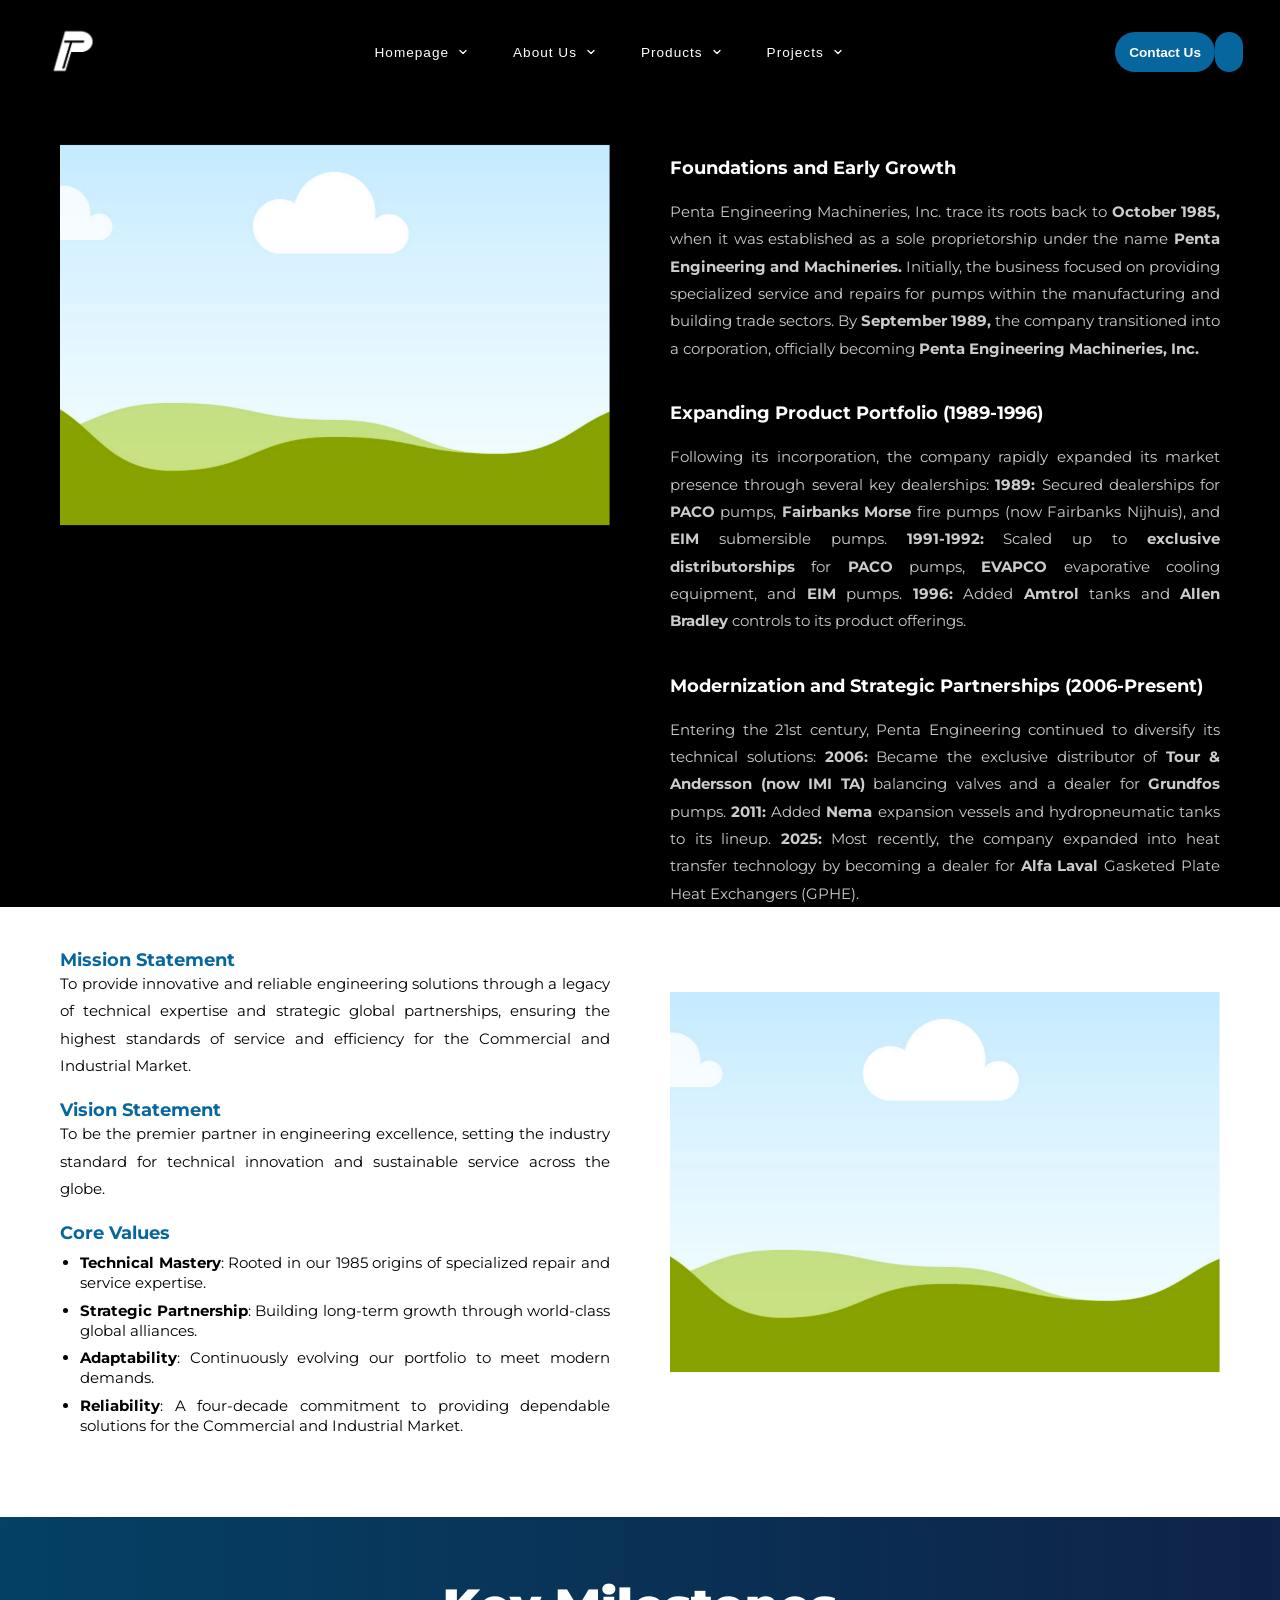
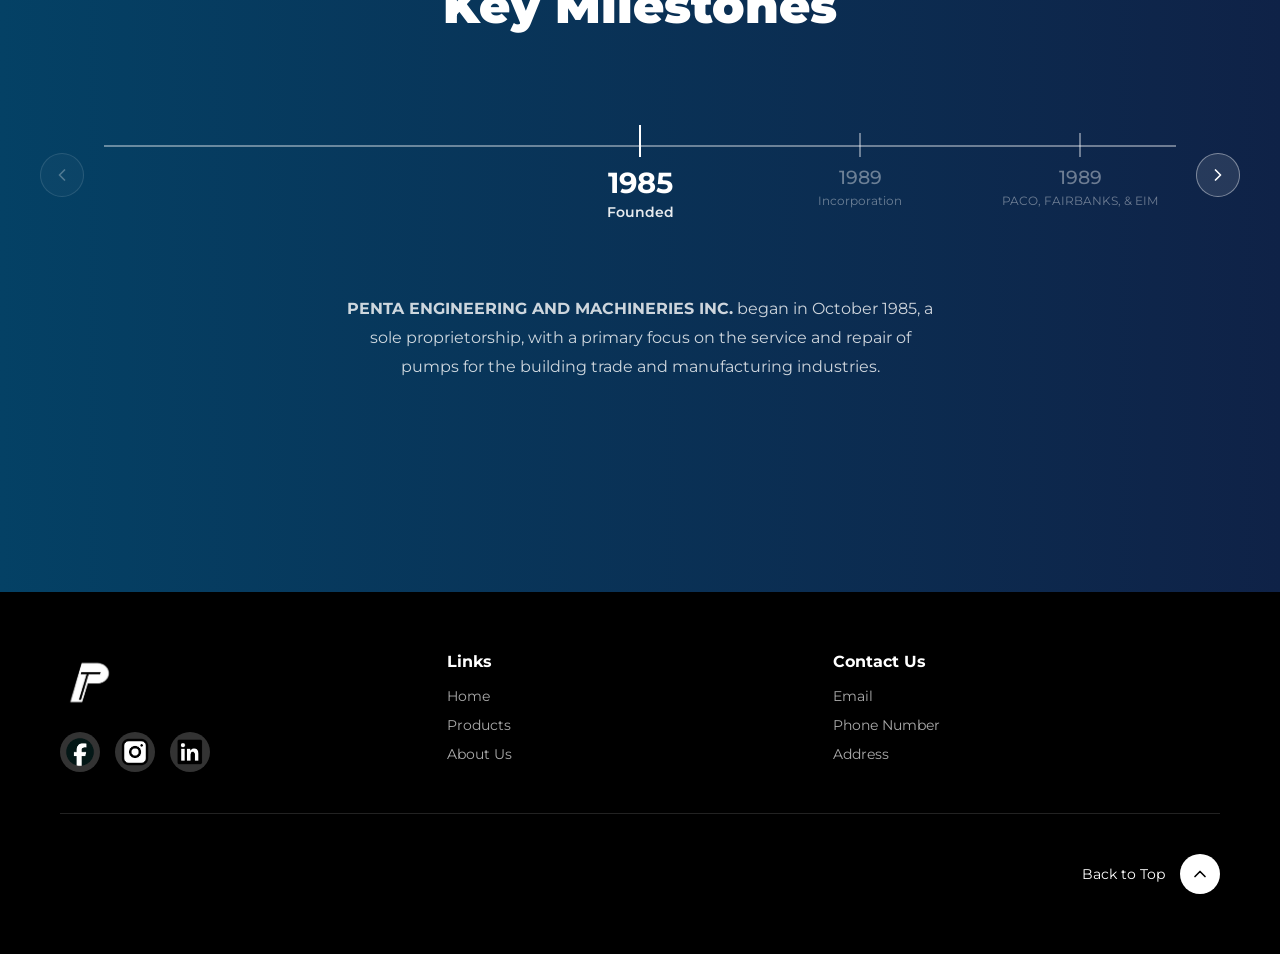
==== commit ee050935: "Add files via upload" ====
--- a/about.html
+++ b/about.html
@@ -4,11 +4,12 @@
     <meta charset="UTF-8">
     <meta name="viewport" content="width=device-width, initial-scale=1.0">
     <link rel="stylesheet" href="css/styles.css">
+    <title>Penta Engineering Machineries</title>
     <link rel="icon" type="image/x-icon" href="assets/logo.png">
-    <title>Penta Engineering Machineries</title>
 </head>
 <body>
-    <header class="nav-bar" id="navbar">
+
+<header class="nav-bar" id="navbar">
     <div class="nav-top">
         <div class="logo">
             <a href="index.html">
@@ -41,17 +42,30 @@
                         </svg>
                     </button>
                 </li>
+                <li class="nav-item has-dropdown">
+                    <a href="Projects.html">Projects</a>
+                    <button class="dropdown-toggle" data-target="menu-projects">
+                        <svg width="12" height="12" viewBox="0 0 24 24" fill="none" stroke="white" stroke-width="2.5" stroke-linecap="round" stroke-linejoin="round">
+                            <polyline points="6 9 12 15 18 9"/>
+                        </svg>
+                    </button>
+                </li>
             </ul>
         </nav>
         <button type="button" id="contactBtn">Contact Us</button>
+        <button type="button" id="hamburgerBtn" class="hamburger-btn" aria-label="Toggle menu" aria-expanded="false">
+            <span class="hamburger-line"></span>
+            <span class="hamburger-line"></span>
+            <span class="hamburger-line"></span>
+        </button>
     </div>
 
     <div class="mega-menu" id="menu-home">
         <div class="mega-col">
             <p class="mega-label">Company</p>
             <a href="index.html#hero">Company Logo</a>
-            <a href="index.html#brands">Brand / Product Logo</a>
-            <a href="index.html#contact">Office Address / Tel / Email</a>
+            <a href="index.html#brands">Brands</a>
+            <a href="index.html#contact">Contact Info</a>
         </div>
     </div>
 
@@ -59,33 +73,45 @@
         <div class="mega-col">
             <p class="mega-label">About Us</p>
             <a href="about.html#mission">Mission / Vision</a>
-            <a href="about.html#history">Company Brief History</a>
+            <a href="about.html#history">Company History</a>
+        </div>
+    </div>
+
+    <div class="mega-menu" id="menu-projects">
+        <div class="mega-col">
+            <p class="mega-label">Status</p>
+            <a href="projects.html#completed">Completed</a>
+            <a href="projects.html#ongoing">Ongoing</a>
         </div>
     </div>
 
     <div class="mega-menu" id="menu-products">
-        <div class="mega-col">
-            <p class="mega-label">Pumps</p>
-            <a href="products.html#paco">PACO</a>
-            <a href="products.html#grundfos">Grundfos</a>
-            <a href="products.html#fairbanks">Fairbanks Nijhuis</a>
-            <a href="products.html#eim">EIM</a>
-        </div>
-        <div class="mega-col">
-            <p class="mega-label">Cooling</p>
-            <a href="products.html#Cooling">Cooling Tower</a>
-            <a href="products.html#Ccooler">Closed Circuit Cooler</a>
-            <a href="products.html#Evaporative">Evaporative Condenser</a>
-        </div>
-        <div class="mega-col">
-            <p class="mega-label">Systems</p>
-            <a href="products.html#Gasketed">Gasketed Plate Heat Exchanger</a>
-            <a href="products.html#Separators">Air Separator</a>
-            <a href="products.html#Expansion">Expansion Tank</a>
-            <a href="products.html#Balance">Balancing Valve</a>
-            <a href="products.html#Pressure">Package Pressurization System</a>
-        </div>
-    </div>
+    <div class="mega-col">
+        <p class="mega-label">Pumps</p>
+        <a href="products.html#paco">PACO</a>
+        <a href="products.html#grundfos">Grundfos</a>
+        <a href="products.html#fairbanks">Fairbanks Nijhuis</a>
+        <a href="products.html#eim">EIM</a>
+    </div>
+
+    <div class="mega-group">
+        <p class="mega-label mega-label-wide">HVAC and Refrigeration Equipment</p>
+        <div class="mega-group-row">
+            <div class="mega-col">
+                <a href="products.html#Cooling">Cooling Tower</a>
+                <a href="products.html#Ccoolers">Closed Circuit Cooler</a>
+                <a href="products.html#Evaporative">Evaporative Condenser</a>
+            </div>
+            <div class="mega-col">
+                <a href="products.html#Gasketed">Gasketed Plate Heat Exchanger</a>
+                <a href="products.html#Separators">Air Separator</a>
+                <a href="products.html#Expansion">Expansion Tank</a>
+                <a href="products.html#Balance">Balancing Valve</a>
+                <a href="products.html#Pressure">Package Pressurization Unit</a>
+            </div>
+        </div>
+    </div>
+</div>
 </header>
 
     <section class="about">
@@ -185,7 +211,7 @@
       <div class="row-text">
         <span class="row-label">Phone</span>
         <span class="row-value"><a href="tel:+63287228260">Trunkline: +63 2 8722 8260</a></span>
-        <span class="row-value"><a href="tel:+639176270875">Mobile: +63 917 627 0875</a></span>
+        <span class="row-value"><a href="tel:+639176270875">Mobile: +63 917 541 2107</a></span>
       </div>
     </div>
 
--- a/css/styles.css
+++ b/css/styles.css
@@ -462,7 +462,7 @@
 .box-wrapper h2 {
     text-align: left;
     padding: 13px;
-    font-size: 1rem;
+    font-size: 1.1rem;
     font-weight: 700;
 }
 
@@ -471,8 +471,7 @@
     text-align-last: left;
     color: black;
     padding: 10px;
-    font-size: .8rem;
-    font-weight: 500;
+    font-size: 0.95rem;
 }
 
 .box-wrapper .view-button {
@@ -858,7 +857,7 @@
 
 .about-text p {
     color: rgba(255, 255, 255, 0.8);
-    font-size: 0.7rem;
+    font-size: 0.95rem;
     line-height: 1.8;
     text-align: justify;
 }
@@ -884,7 +883,7 @@
 }
 .mission-text h2 {
     color: #07669e;
-    font-size: 1rem;
+    font-size: 1.1rem;
     font-weight: 700;
     margin-top: 20px;
 }
@@ -894,7 +893,6 @@
     font-size: 0.95rem;
     line-height: 1.8;
     text-align: justify;
-    font-weight: 400;
 }
 
 .core-values {
@@ -903,12 +901,15 @@
     display: flex;
     flex-direction: column;
     gap: 8px;
+    margin-top: 10px;
 }
 
 .core-values li {
     color: black;
     font-size: 0.95rem;
-    line-height: 1.2;
+    line-height: 1.3;
+    text-align: justify;
+    
 }
 
 .mission-wrapper img {
@@ -1366,4 +1367,4 @@
 .hours-text span {
     color: rgba(255, 255, 255, 0.85);
     font-weight: 500;
-}+}
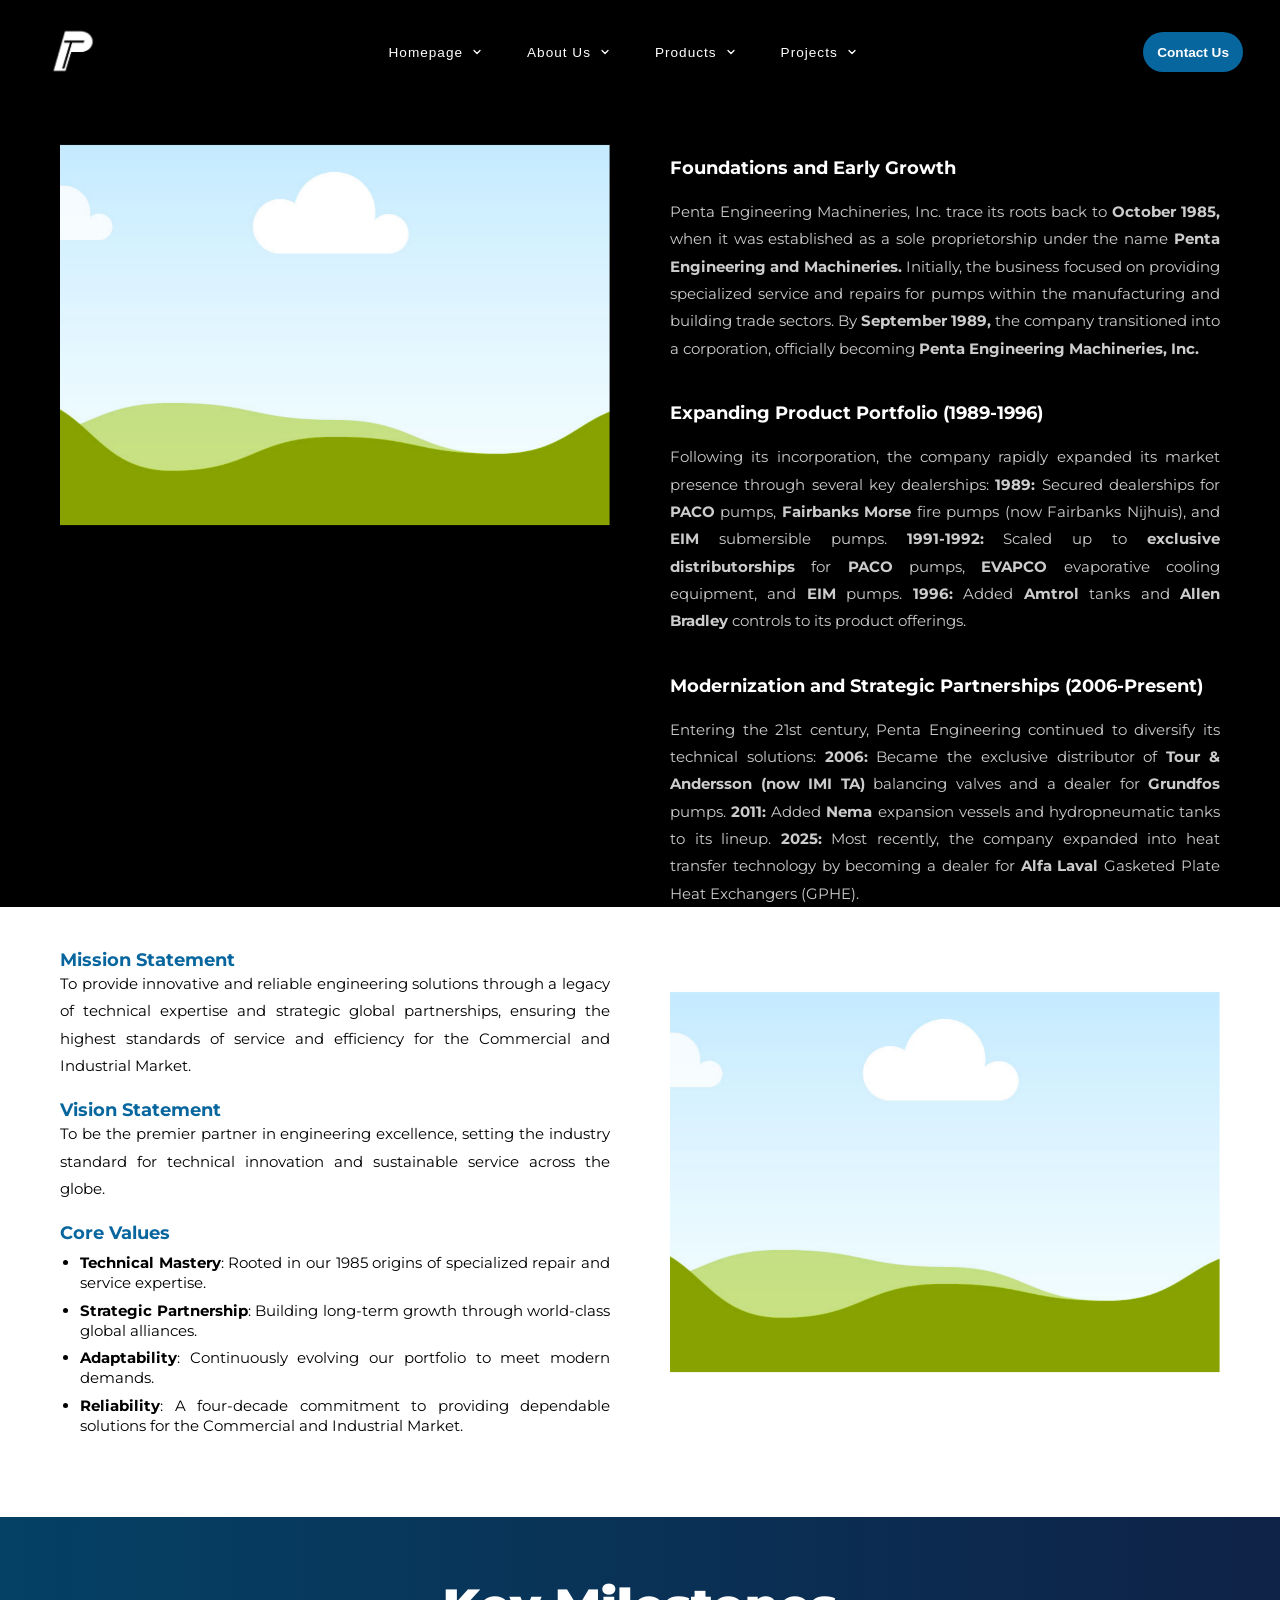
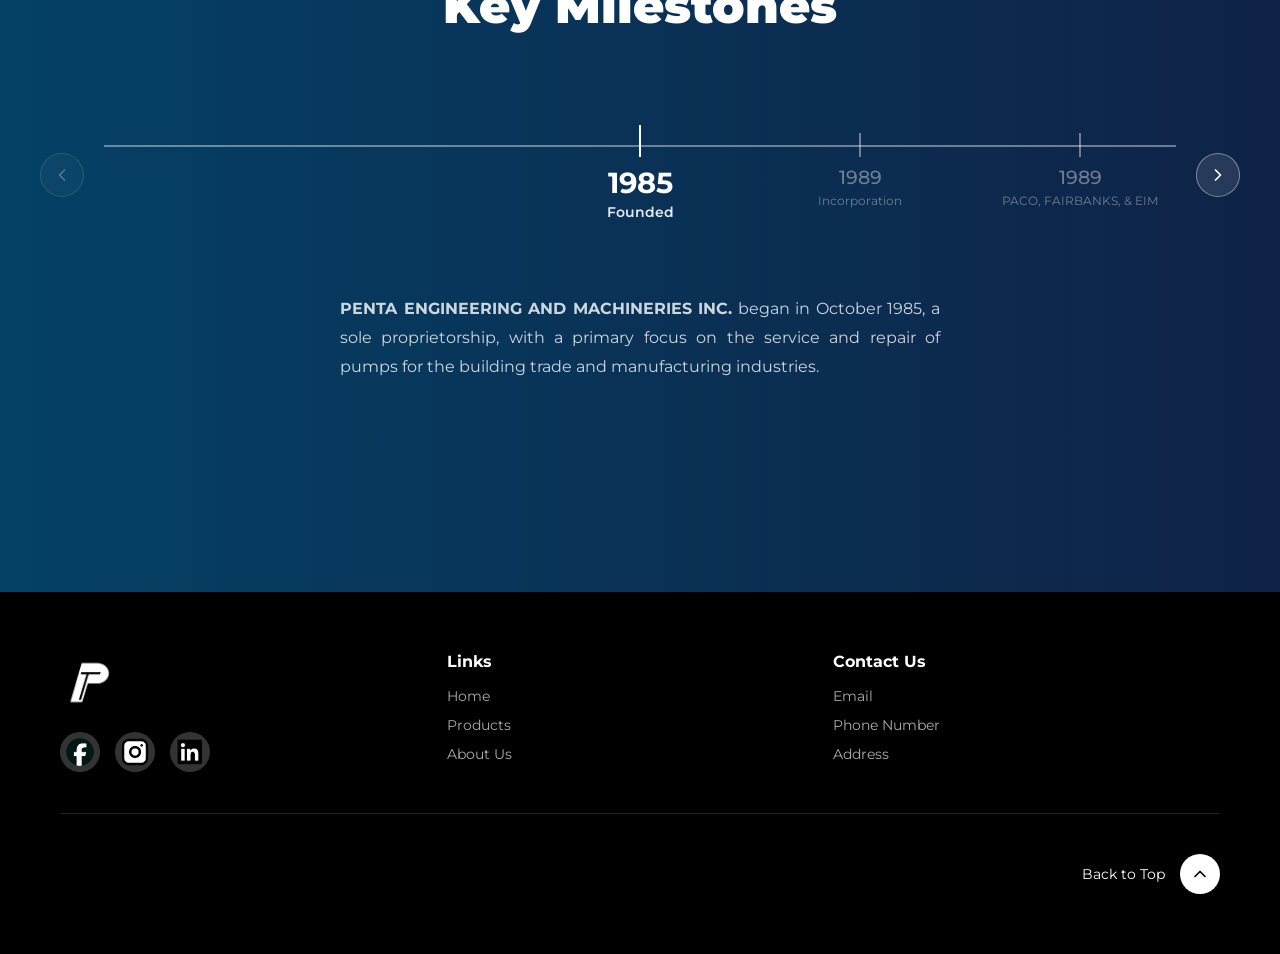
==== commit d7c2c36f: "Update fmt.Println message from 'Hello' to 'Goodbye'" ====
--- a/about.html
+++ b/about.html
@@ -43,7 +43,7 @@
                     </button>
                 </li>
                 <li class="nav-item has-dropdown">
-                    <a href="Projects.html">Projects</a>
+                    <a href="projects.html">Projects</a>
                     <button class="dropdown-toggle" data-target="menu-projects">
                         <svg width="12" height="12" viewBox="0 0 24 24" fill="none" stroke="white" stroke-width="2.5" stroke-linecap="round" stroke-linejoin="round">
                             <polyline points="6 9 12 15 18 9"/>
@@ -279,4 +279,4 @@
     <script src="js/milestones.js" defer></script>
     <script src="js/nav.js" defer></script>
 </body>
-</html>+</html>
--- a/css/styles.css
+++ b/css/styles.css
@@ -107,6 +107,27 @@
     flex-direction: column;
     gap: 12px;
     flex: 1;
+}
+
+.mega-group {
+    display: flex;
+    flex-direction: column;
+    gap: 12px;
+    flex: 2;
+}
+
+.mega-label-wide {
+    width: 100%;
+}
+
+.mega-group-row {
+    display: flex;
+    gap: 60px; 
+}
+
+.mega-group-row .mega-col {
+    flex: 1;
+    gap: 12px;
 }
 
 .mega-label {
@@ -357,6 +378,18 @@
     z-index: 0;
 }
 
+.hero-mobile-img {
+    display: none;
+    position: absolute;
+    top: 0;
+    left: 0;
+    width: 100%;
+    height: 100%;
+    object-fit: cover;
+    object-position: center;
+    z-index: 0;
+}
+
 .line{
     background-color:#C0C0C0;
     height: 1vh;
@@ -462,7 +495,7 @@
 .box-wrapper h2 {
     text-align: left;
     padding: 13px;
-    font-size: 1.1rem;
+    font-size: 1.7rem;
     font-weight: 700;
 }
 
@@ -471,7 +504,7 @@
     text-align-last: left;
     color: black;
     padding: 10px;
-    font-size: 0.95rem;
+    font-size: 1.2rem;
 }
 
 .box-wrapper .view-button {
@@ -500,7 +533,7 @@
 /* Transition */
 .transition {
     background-color: black;
-    height: 30vh;
+    height: 5vh;
 }
 
 /* Brands */
@@ -559,7 +592,6 @@
 .brand-section {
     scroll-margin-top: 120px;
 }
-
 .products-type-section,
 .brand-section {
     scroll-margin-top: 120px;
@@ -594,6 +626,7 @@
     justify-content: space-between;
     align-items: center;
     width: 100%;
+    margin-top: auto;
 }
 
 .brand-footer h2 {
@@ -711,12 +744,34 @@
     transition: background-color 0.3s ease;
 }
 
-.cta-image {
+.cta-image-slider {
     position: absolute;
     right: 60px;
     bottom: 0;
     height: 100%;
+    display: flex;
+    align-items: flex-end;
+}
+
+.cta-slide {
+    position: absolute;
+    right: 0;
+    bottom: 0;
+    height: 100%;
+    width: auto;
     object-fit: contain;
+    opacity: 0;
+    transition: opacity 1s ease;
+    pointer-events: none;
+}
+
+.cta-slide.active {
+    opacity: 1;
+    pointer-events: auto;
+}
+
+.cta-image-slider:not(:has(.active)) .cta-slide:first-child {
+    opacity: 1;
 }
 
 /* Footer */
@@ -839,7 +894,7 @@
     display: grid;
     grid-template-columns: 1fr 1fr;
     gap: 60px;
-    align-items: start;   /* change from center so long text doesn't get cut */
+    align-items: start;
 }
 
 .about-text {
@@ -1038,7 +1093,7 @@
 }
 
 .tl-desc {
-    text-align: center;
+    text-align: justify;
     color: rgba(255, 255, 255, 0.8);
     font-size: 1rem;
     line-height: 1.8;
@@ -1171,7 +1226,8 @@
 }
 
 /* Main Content */
-.products-main {
+.products-main,
+.projects-main {
     flex: 1;
     padding: 40px 40px;
     background-color: #fff;
@@ -1208,19 +1264,29 @@
 }
 
 .product-card {
+    position: relative;
+    overflow: hidden;
     aspect-ratio: 3 / 4;
     background-color: #dce8ea;
     border-radius: 16px;
 }
 
 .product-card:hover {
-    aspect-ratio: 3 / 4;
     background-color: #9ad7e3;
+    transform: translateY(-7px);
+    transition: background-color 0.3s ease, transform 0.4s ease;
+}
+
+.product-card-thumb {
+    display: block;
+    position: absolute;
+    top: 0;
+    left: 0;
+    width: 100%;
+    height: 100%;
+    object-fit: cover;
     border-radius: 16px;
-    transition: background-color 0.3s ease;
-    transform: translateY(-7px);
-    transition: transform 0.4s ease;
-    
+    pointer-events: none;
 }
 
 /* Contact */
@@ -1368,3 +1434,499 @@
     color: rgba(255, 255, 255, 0.85);
     font-weight: 500;
 }
+
+/* PDF Viewer */
+.pdf-overlay {
+    display: none;
+    position: fixed;
+    inset: 0;
+    background: rgba(0,0,0,0.6);
+    z-index: 1000;
+    align-items: center;
+    justify-content: center;
+}
+.pdf-overlay.open {
+    display: flex;
+}
+.pdf-popup {
+    background: #fff;
+    border-radius: 10px;
+    padding: 20px;
+    max-width: 90vw;
+    max-height: 90vh;
+    position: relative;
+    display: flex;
+    flex-direction: column;
+    align-items: center;
+}
+.pdf-popup .close-btn {
+    position: absolute;
+    top: 16px;
+    right: 16px;
+    width: 32px;
+    height: 32px;
+    border-radius: 50%;
+    background: #07669e;
+    border: none;
+    display: flex;
+    align-items: center;
+    justify-content: center;
+    cursor: pointer;
+    padding: 0;
+    margin: 0;
+}
+
+.pdf-canvas-wrap {
+    overflow: visible;
+    display: flex;
+    align-items: center;
+    justify-content: center;
+}
+#pdfCanvas {
+    display: block;
+    max-width: 100%;
+    max-height: 100%;
+    box-shadow: 0 2px 10px rgba(0,0,0,0.2);
+}
+.pdf-controls {
+    display: flex;
+    align-items: center;
+    gap: 16px;
+    margin-top: 12px;
+}
+.pdf-controls button {
+    width: 37px;
+    height: 37px;
+    border-radius: 50%;
+    background-color: #07669e;
+    border: none;
+    display: flex;
+    align-items: center;
+    justify-content: center;
+    cursor: pointer;
+    transition: background-color 0.3s ease;
+    padding: 0;
+    margin: 0;
+}
+
+.pdf-controls button:hover {
+    background-color: #044165;
+}
+
+.pdf-controls button:disabled {
+    opacity: 0.4;
+    cursor: default;
+    background-color: #07669e;
+}
+
+.headline { font-size: clamp(2rem, 6vw, 5rem); }
+.gradient-wrapper h1 { font-size: clamp(2.2rem, 6vw, 5.5rem); }
+.brands-section h1 { font-size: clamp(2.2rem, 6vw, 5.5rem); }
+.cta h1 { font-size: clamp(2.2rem, 7vw, 5rem); }
+.milestones-section h1 { font-size: clamp(1.8rem, 5vw, 3rem); }
+.about h1 { font-size: clamp(1.8rem, 5vw, 3rem); }
+.gradient-wrapper p { font-size: clamp(1rem, 2.5vw, 2rem); }
+.box-wrapper h2 { font-size: clamp(1.2rem, 2.5vw, 1.7rem); }
+.box-wrapper p { font-size: clamp(0.9rem, 1.5vw, 1.2rem); }
+
+.hamburger-btn {
+    display: none;
+    flex-direction: column;
+    justify-content: center;
+    align-items: center;
+    gap: 5px;
+    width: 40px;
+    height: 40px;
+    background: transparent;
+    border: none;
+    border-radius: 50%;
+    padding: 0;
+    margin: 0 0 0 10px;
+    cursor: pointer;
+}
+
+.hamburger-btn:hover {
+    background: rgba(255, 255, 255, 0.15);
+}
+
+.hamburger-line {
+    display: block;
+    width: 20px;
+    height: 2px;
+    background: white;
+    border-radius: 2px;
+    transition: transform 0.25s ease, opacity 0.25s ease;
+}
+
+.hamburger-btn.open .hamburger-line:nth-child(1) {
+    transform: translateY(7px) rotate(45deg);
+}
+.hamburger-btn.open .hamburger-line:nth-child(2) {
+    opacity: 0;
+}
+.hamburger-btn.open .hamburger-line:nth-child(3) {
+    transform: translateY(-7px) rotate(-45deg);
+}
+
+.nav-backdrop {
+    display: none;
+    position: fixed;
+    inset: 0;
+    background: rgba(0, 0, 0, 0.4);
+    z-index: 900;
+}
+.nav-backdrop.open { display: block; }
+
+/* TABLET */
+@media (max-width: 1180px) {
+
+    .hamburger-btn { display: flex; }
+
+    .nav-top {
+        display: grid;
+        grid-template-columns: 1fr auto 1fr;
+        align-items: center;
+    }
+    .hamburger-btn { order: 1; justify-self: start; margin: 0; }
+    .logo { order: 2; justify-self: center; }
+    #contactBtn { order: 3; justify-self: end; }
+
+    .main-nav {
+        display: none;
+        width: 100%;
+    }
+
+    .nav-bar.mobile-open .main-nav {
+        display: flex;
+        padding-top: 10px;
+    }
+
+    .nav-list {
+        flex-direction: column;
+        align-items: flex-start;
+        gap: 4px;
+        width: 100%;
+    }
+
+    .nav-item {
+        width: 100%;
+        justify-content: space-between;
+        padding: 10px 4px;
+        border-bottom: 1px solid rgba(255, 255, 255, 0.08);
+    }
+
+    .mega-menu {
+        flex-direction: column;
+        gap: 20px;
+        padding: 16px 10px 16px 20px;
+    }
+
+    .mega-group-row { flex-direction: column; gap: 20px; }
+
+    .nav-bar {
+        margin: 12px;
+        max-height: 90vh;
+        overflow-y: auto;
+    }
+
+    .hero { height: 60vh; min-height: 380px; }
+
+    .box-wrapper { flex: 1 1 45%; max-width: 46%; }
+
+    .brand-wrapper { max-height: none; text-align: center; }
+    .brand-wrapper p,
+    .brand-wrapper .brand-footer { opacity: 1; }
+
+    .tl-item { width: 160px; }
+
+    .about-wrapper, .mission-wrapper { gap: 30px; }
+
+    .cta { padding: 40px; }
+    .cta-content { max-width: 52%; }
+    .cta-image-slider { max-width: 40%; }
+    .cta-slide { max-width: 100%; }
+
+    .products-sidebar { width: 220px; }
+    .products-main,
+    .projects-main { margin-left: 220px; }
+    .products-grid { grid-template-columns: repeat(3, 1fr); }
+    .prod-footer { margin-left: 220px; width: calc(100% - 220px); }
+}
+
+/* MOBILE: */
+@media (max-width: 767px) {
+
+    .nav-bar {
+        margin: 0;
+        border-radius: 0 0 28px 28px;
+        padding: 0 20px;
+    }
+    .nav-bar.expanded,
+    .nav-bar.mobile-open {
+        border-radius: 0 0 28px 28px;
+    }
+    .nav-top { height: 60px; }
+    .logo img { max-width: 52px; }
+
+    .hero {
+        height: auto;
+        aspect-ratio: 4 / 5;
+        padding: 20px;
+        background: #0f2247;
+    }
+    .hero video { display: block; object-fit: contain; }
+    .hero-mobile-img { display: none; }
+
+    .gradient-wrapper { height: auto; padding: 40px 0 60px; }
+    .boxes-container { flex-direction: column; align-items: center; gap: 24px; padding: 0 20px; }
+    .box-wrapper { max-width: 100%; width: 100%; aspect-ratio: auto; min-height: 220px; }
+
+    .brands-section { height: auto; padding: 60px 0 80px; overflow: visible; }
+    .brands-slider-wrapper { padding: 0 16px; overflow: visible; }
+    .slider-arrows { display: none; }
+
+    .brands-container {
+        display: grid;
+        grid-template-columns: repeat(2, 1fr);
+        gap: 16px;
+        width: 100% !important;
+        transform: none !important;
+    }
+
+    .brand-wrapper {
+        max-height: none;
+        text-align: center;
+        flex: none !important;
+        max-width: none !important;
+        width: 100% !important;
+        padding: 20px 14px;
+    }
+    .brand-wrapper p,
+    .brand-wrapper .brand-footer {
+        opacity: 1;
+    }
+
+    .milestones-section { padding: 40px 20px; }
+    .tl-stage-wrap {
+        flex-direction: column;
+        align-items: stretch;
+        gap: 0;
+    }
+    .tl-btn { display: none; }
+    .tl-stage { height: auto; overflow: visible; }
+    .tl-line { display: none; }
+    .tl-desc { display: none; }
+
+    .tl-items {
+        position: relative;
+        display: flex;
+        flex-direction: column;
+        transform: none !important;
+        gap: 40px;
+        padding: 12px 0;
+    }
+
+    .tl-items::before {
+        content: '';
+        position: absolute;
+        left: 50%;
+        top: 0;
+        bottom: 0;
+        width: 2px;
+        background: rgba(255, 255, 255, 0.25);
+        transform: translateX(-50%);
+    }
+
+    .tl-row {
+        position: relative;
+        display: flex;
+        width: 100%;
+    }
+    .tl-row-left { justify-content: flex-start; }
+    .tl-row-right { justify-content: flex-end; }
+
+    .tl-node {
+        position: absolute;
+        left: 50%;
+        top: 6px;
+        width: 10px;
+        height: 10px;
+        border-radius: 50%;
+        background: white;
+        transform: translateX(-50%);
+    }
+
+    .tl-content { width: calc(50% - 28px); }
+    .tl-row-left .tl-content { text-align: right; padding-right: 4px; }
+    .tl-row-right .tl-content { text-align: left; padding-left: 4px; }
+
+    .tl-mobile-year {
+        font-size: clamp(1.2rem, 4vw, 1.5rem);
+        font-weight: 800;
+        color: white;
+        line-height: 1.1;
+    }
+    .tl-mobile-label {
+        font-weight: 700;
+        color: white;
+        margin: 2px 0 8px;
+        font-size: 0.95rem;
+    }
+    .tl-mobile-desc {
+        font-size: 0.82rem;
+        line-height: 1.5;
+        color: rgba(255, 255, 255, 0.75);
+    }
+    .tl-mobile-desc strong { color: white; }
+
+    .about, .mission { padding: 40px 20px; }
+    .about-wrapper, .mission-wrapper { grid-template-columns: 1fr; gap: 24px; }
+    .mission-wrapper img { grid-column: 1; }
+    .about h1 { margin-top: 60px; }
+
+    .cta { flex-direction: column; height: auto; padding: 40px 24px; text-align: center; }
+    .cta-content { max-width: 100%; align-items: center; }
+    .cta-buttons { justify-content: center; }
+
+
+    .cta-image-slider {
+        position: relative;
+        right: auto;
+        bottom: auto;
+        height: 200px;
+        width: 100%;
+        margin-top: 20px;
+        display: flex;
+        align-items: center;
+        justify-content: center;
+    }
+    .cta-slide {
+        right: auto;
+        bottom: 0;
+        left: 50%;
+        transform: translateX(-50%);
+        height: 100%;
+        width: auto;
+        max-width: 100%;
+    }
+
+    .footer-wrap { grid-template-columns: 1fr; gap: 30px; padding: 40px 24px; }
+    .footer-bottom { justify-content: space-between; }
+
+    .products-layout { flex-direction: column; padding-top: 90px; }
+    .products-sidebar {
+        position: static;
+        width: 100%;
+        height: auto;
+        max-height: none;
+        overflow-x: auto;
+        overflow-y: visible;
+        padding: 14px 16px;
+        -webkit-overflow-scrolling: touch;
+    }
+    .products-sidebar h2 { display: none; }
+    .sidebar-brands {
+        flex-direction: row;
+        flex-wrap: nowrap;
+        gap: 10px;
+        margin-bottom: 0;
+        width: max-content;
+    }
+    .sidebar-brands > li { flex-shrink: 0; }
+    .sidebar-item { flex-direction: row; }
+    .sidebar-brands li a,
+    .sidebar-item > a {
+        white-space: nowrap;
+        background: rgba(255, 255, 255, 0.08);
+        padding: 8px 16px;
+        border-radius: 20px;
+        display: inline-block;
+    }
+    .sidebar-sub { display: none; }
+
+    .products-main,
+    .projects-main { margin-left: 0; padding: 24px 16px; }
+    .prod-footer { margin-left: 0; width: 100%; }
+    .products-grid { grid-template-columns: repeat(2, 1fr); gap: 14px; }
+
+    .prod-nav {
+        border-top-left-radius: 0;
+        border-bottom-left-radius: 28px;
+    }
+    .nav-bar.prod-nav.expanded {
+        border-top-left-radius: 0;
+        border-bottom-left-radius: 28px;
+    }
+
+    .contact-popup { max-width: 92vw; padding: 28px; }
+}
+
+.projects-section h2 {
+    font-size: 1.6rem;
+    font-weight: 800;
+    color: #111;
+    margin-bottom: 20px;
+}
+
+.projects-section {
+    margin-bottom: 50px;
+    scroll-margin-top: 120px;
+}
+
+.project-card {
+    background-color: #dfe6e8;
+    border-radius: 22px;
+    padding: 20px;
+    margin-bottom: 30px;
+    scroll-margin-top: 120px;
+    width: 50%;
+}
+
+.project-card h3 {
+    font-size: 1.15rem;
+    font-weight: 700;
+    color: #111;
+    margin-bottom: 16px;
+}
+
+.project-card img {
+    display: block;
+    width: 100%;
+    height: auto;
+    border-radius: 8px;
+    background-color: #cfd8da; 
+}
+
+@media (max-width: 1180px) {
+    .project-card { width: 100%; }
+}
+
+@media (max-width: 767px) {
+    .project-card img { height: 260px; }
+    .project-card { padding: 14px; border-radius: 18px; }
+}
+
+.projects-page::before {
+    content: '';
+    position: fixed;
+    top: 0;
+    left: 0;
+    right: 0;
+    height: 17px;
+    background-color: white;
+    z-index: 999;
+}
+
+.thumb-skeleton {
+    position: absolute;
+    inset: 0;
+    border-radius: 16px;
+    background: linear-gradient(90deg, #dce8ea 25%, #eef5f6 37%, #dce8ea 63%);
+    background-size: 400% 100%;
+    animation: skeleton-shimmer 1.4s ease-in-out infinite;
+}
+
+@keyframes skeleton-shimmer {
+    0%   { background-position: 100% 50%; }
+    100% { background-position: 0 50%; }
+}
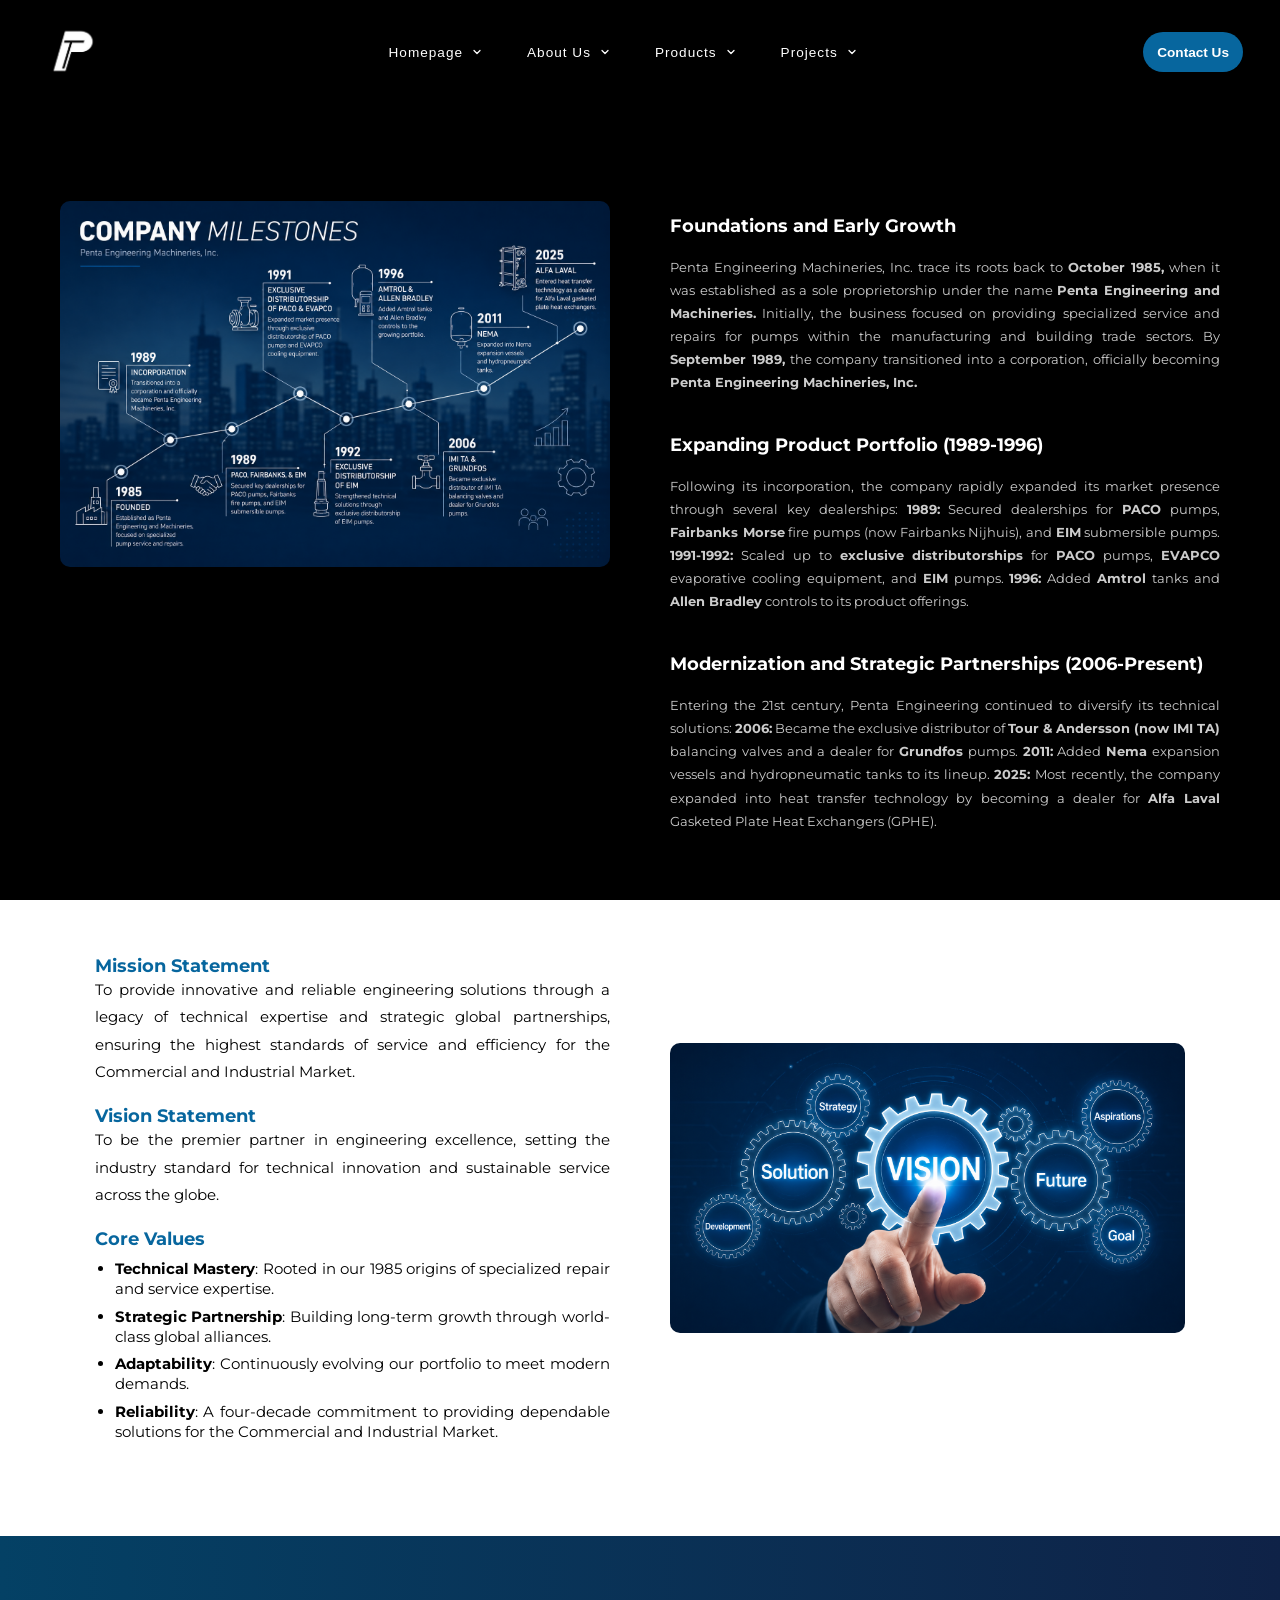
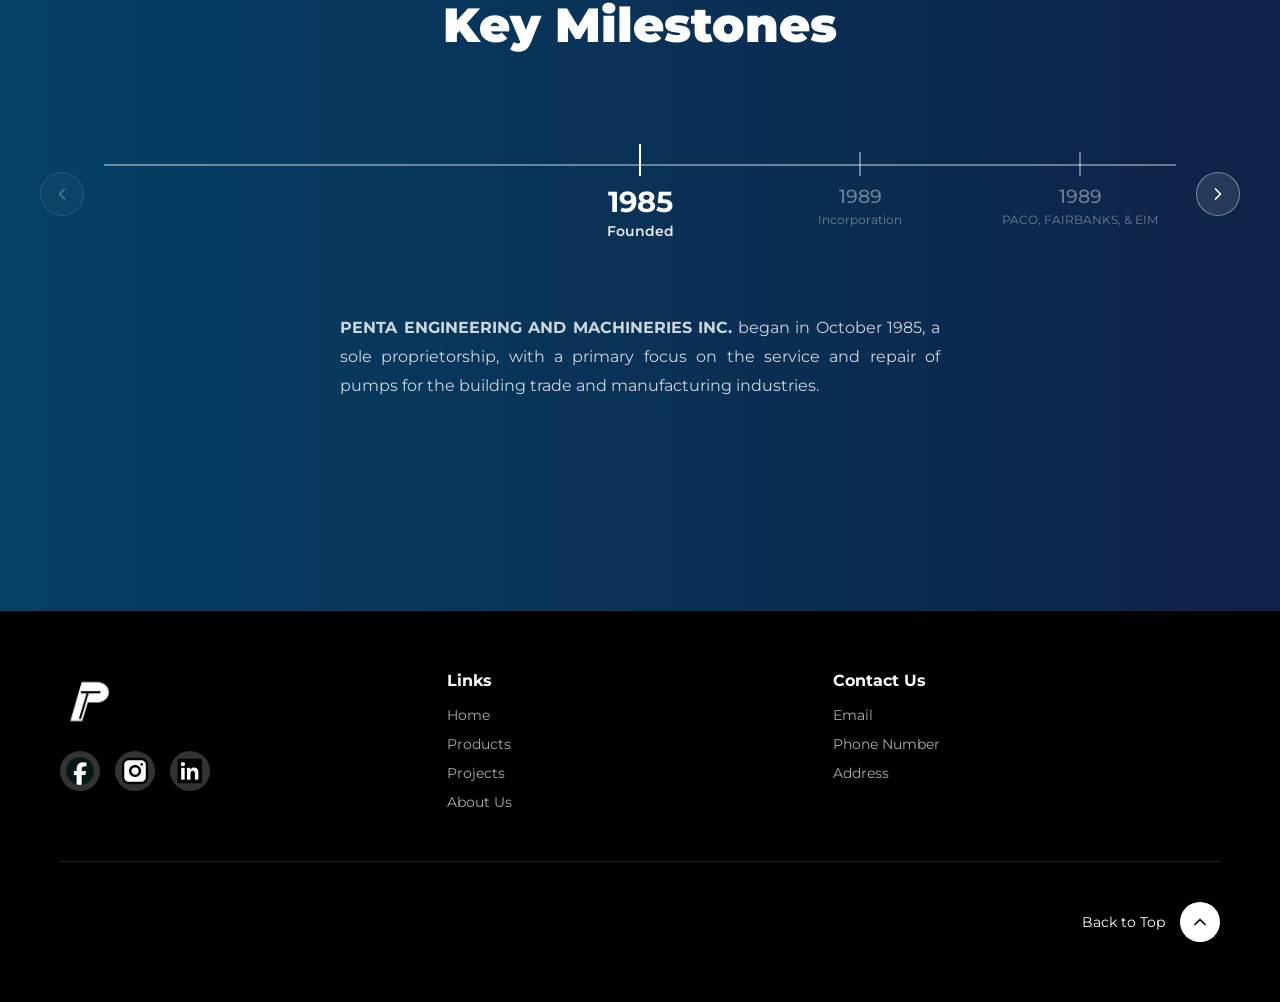
==== commit 0b8b6206: "final update" ====
--- a/about.html
+++ b/about.html
@@ -258,6 +258,7 @@
             <li><h2>Links</h2></li>
             <li><a href="#">Home</a></li>
             <li><a href="products.html">Products</a></li>
+            <li><a href="projects.html">Projects</a></li>
             <li><a href="about.html">About Us</a></li>
         </ul>
         <ul class="footer-nav">
--- a/css/styles.css
+++ b/css/styles.css
@@ -20,10 +20,95 @@
     list-style-type: none;
 }
 
+:root {
+    --ease-standard: cubic-bezier(0.22, 1, 0.36, 1);
+}
+
 body {
     padding-top: 0;
     overflow-x: hidden;
-    font-family: 'Montserrat', sans-serif;  
+    font-family: 'Montserrat', sans-serif;
+    animation: fadeInPage 0.55s var(--ease-standard) both;
+}
+
+@keyframes fadeInPage {
+    from {
+        opacity: 0;
+    }
+    to {
+        opacity: 1;
+    }
+}
+
+@keyframes fadeInUp {
+    from {
+        opacity: 0;
+        transform: translateY(18px);
+    }
+    to {
+        opacity: 1;
+        transform: translateY(0);
+    }
+}
+
+.nav-bar,
+.mega-menu,
+.nav-item,
+.mega-col a,
+.logo,
+.hero,
+.what,
+.brands-section,
+.cta,
+.about-wrapper,
+.mission-wrapper,
+.milestones-section,
+.products-sidebar,
+.products-main,
+.projects-main,
+.product-card,
+.project-card,
+.box-wrapper,
+.brand-wrapper,
+.contact-popup,
+.contact-row,
+.social-icon,
+footer {
+    animation: fadeInUp 0.5s var(--ease-standard) both;
+}
+
+.nav-bar,
+.nav-item,
+.mega-col a,
+.logo,
+.box-wrapper,
+.brand-wrapper,
+.product-card,
+.project-card,
+.social-icon,
+.contact-row,
+button,
+.arrow-btn,
+.view-button,
+.back-to-top {
+    transition: transform 0.25s var(--ease-standard), box-shadow 0.25s var(--ease-standard), filter 0.25s var(--ease-standard), background-color 0.25s var(--ease-standard), color 0.25s var(--ease-standard), opacity 0.25s var(--ease-standard);
+}
+
+.logo:hover,
+.nav-item:hover,
+.mega-col a:hover,
+.box-wrapper:hover,
+.brand-wrapper:hover,
+.product-card:hover,
+.project-card:hover,
+.social-icon:hover,
+.contact-row:hover,
+button:hover,
+.arrow-btn:hover,
+.view-button:hover,
+.back-to-top:hover {
+    transform: translateY(-4px);
+    filter: brightness(1.02);
 }
 
 .products-page::before {
@@ -500,7 +585,7 @@
 }
 
 .box-wrapper p {
-    text-align: justify;
+    text-align: left;
     text-align-last: left;
     color: black;
     padding: 10px;
@@ -895,6 +980,8 @@
     grid-template-columns: 1fr 1fr;
     gap: 60px;
     align-items: start;
+    margin-top: 5%;
+
 }
 
 .about-text {
@@ -912,12 +999,13 @@
 
 .about-text p {
     color: rgba(255, 255, 255, 0.8);
-    font-size: 0.95rem;
+    font-size: 0.8rem;
     line-height: 1.8;
     text-align: justify;
 }
 
 .about-wrapper img {
+    margin-top: 15%;
     width: 100%;
     border-radius: 10px;
     object-fit: cover;
@@ -935,6 +1023,8 @@
     grid-template-columns: 1fr 1fr;
     gap: 60px;
     align-items: center;
+    margin: 3%;
+
 }
 .mission-text h2 {
     color: #07669e;
@@ -1204,13 +1294,17 @@
     flex-direction: column;
     gap: 6px;
     margin-top: 6px;
-    margin-left: 14px;
-    padding-left: 12px;
+    margin-left: 16px;
+    padding-left: 14px;
     border-left: 1px solid rgba(255, 255, 255, 0.1);
 }
 
+.sidebar-item > .sidebar-link {
+    padding-left: 8px;
+}
+
 .sidebar-sub li a {
-    color: rgba(255, 255, 255, 0.35);
+    color: rgba(148, 157, 200, 0.729);
     font-size: 0.82rem;
     font-weight: 400;
     transition: color 0.2s ease;
@@ -1437,34 +1531,55 @@
 
 /* PDF Viewer */
 .pdf-overlay {
-    display: none;
     position: fixed;
     inset: 0;
-    background: rgba(0,0,0,0.6);
+    display: flex;
+    align-items: center;
+    justify-content: center;
+    background: rgba(3, 10, 17, 0.7);
+    backdrop-filter: blur(5px);
+    -webkit-backdrop-filter: blur(5px);
     z-index: 1000;
-    align-items: center;
-    justify-content: center;
-}
+    opacity: 0;
+    visibility: hidden;
+    pointer-events: none;
+    transition: opacity 0.28s ease, visibility 0.28s ease;
+}
+
 .pdf-overlay.open {
-    display: flex;
-}
+    opacity: 1;
+    visibility: visible;
+    pointer-events: auto;
+}
+
 .pdf-popup {
-    background: #fff;
-    border-radius: 10px;
-    padding: 20px;
-    max-width: 90vw;
+    background: rgba(255, 255, 255, 0.96);
+    border-radius: 22px;
+    padding: 26px 22px 18px;
+    width: min(90vw, 1080px);
     max-height: 90vh;
     position: relative;
     display: flex;
     flex-direction: column;
     align-items: center;
-}
+    box-shadow: 0 25px 70px rgba(0, 0, 0, 0.28);
+    border: 1px solid rgba(7, 102, 158, 0.12);
+    transform: scale(0.96) translateY(18px);
+    opacity: 0;
+    transition: transform 0.32s cubic-bezier(0.22, 1, 0.36, 1), opacity 0.32s ease;
+}
+
+.pdf-overlay.open .pdf-popup {
+    transform: scale(1) translateY(0);
+    opacity: 1;
+}
+
 .pdf-popup .close-btn {
     position: absolute;
     top: 16px;
     right: 16px;
-    width: 32px;
-    height: 32px;
+    width: 36px;
+    height: 36px;
     border-radius: 50%;
     background: #07669e;
     border: none;
@@ -1474,29 +1589,62 @@
     cursor: pointer;
     padding: 0;
     margin: 0;
+    box-shadow: 0 6px 18px rgba(7, 102, 158, 0.28);
+    transition: transform 0.2s ease, background-color 0.2s ease;
+}
+
+.pdf-popup .close-btn:hover {
+    background: #044165;
+    transform: rotate(90deg);
 }
 
 .pdf-canvas-wrap {
-    overflow: visible;
+    width: 100%;
+    overflow: hidden;
     display: flex;
     align-items: center;
     justify-content: center;
-}
+    padding: 20px 10px 8px;
+    background: linear-gradient(180deg, #f5f9fb 0%, #edf3f7 100%);
+    border-radius: 16px;
+    border: 1px solid rgba(7, 102, 158, 0.08);
+    min-height: 60vh;
+}
+
 #pdfCanvas {
     display: block;
     max-width: 100%;
-    max-height: 100%;
-    box-shadow: 0 2px 10px rgba(0,0,0,0.2);
-}
+    max-height: 72vh;
+    border-radius: 10px;
+    box-shadow: 0 12px 28px rgba(0, 0, 0, 0.12);
+    background: #fff;
+}
+
 .pdf-controls {
     display: flex;
     align-items: center;
+    justify-content: center;
     gap: 16px;
-    margin-top: 12px;
-}
+    margin-top: 14px;
+    width: min(100%, 360px);
+    background: #f4f8fb;
+    border: 1px solid rgba(7, 102, 158, 0.08);
+    border-radius: 999px;
+    padding: 8px 12px;
+}
+
+#pdfPageNum {
+    min-width: 120px;
+    text-align: center;
+    font-size: 0.82rem;
+    font-weight: 700;
+    color: #0a2238;
+    letter-spacing: 0.02em;
+}
+
 .pdf-controls button {
-    width: 37px;
-    height: 37px;
+    width: 36px;
+    height: 36px;
     border-radius: 50%;
     background-color: #07669e;
     border: none;
@@ -1504,13 +1652,20 @@
     align-items: center;
     justify-content: center;
     cursor: pointer;
-    transition: background-color 0.3s ease;
+    transition: background-color 0.2s ease, transform 0.2s ease;
     padding: 0;
     margin: 0;
 }
 
 .pdf-controls button:hover {
     background-color: #044165;
+    transform: translateY(-1px);
+}
+
+.pdf-controls button:disabled {
+    opacity: 0.45;
+    cursor: default;
+    transform: none;
 }
 
 .pdf-controls button:disabled {
@@ -1862,15 +2017,36 @@
 }
 
 .projects-section h2 {
-    font-size: 1.6rem;
+    font-size: 1.75rem;
     font-weight: 800;
     color: #111;
-    margin-bottom: 20px;
+    margin: 0 0 30px;
+    padding: 0 0 14px;
+    border-bottom: 3px solid #07669e;
 }
 
 .projects-section {
     margin-bottom: 50px;
     scroll-margin-top: 120px;
+}
+
+.projects-category {
+    margin-bottom: 38px;
+    scroll-margin-top: 120px;
+}
+
+.projects-category > h3 {
+    width: fit-content;
+    max-width: 100%;
+    color: #075b89;
+    font-size: 1.05rem;
+    font-weight: 800;
+    line-height: 1.4;
+    margin: 0 0 22px;
+    padding: 9px 14px;
+    border-left: 4px solid #07669e;
+    background: #edf4f7;
+    border-radius: 0 6px 6px 0;
 }
 
 .project-card {
@@ -1929,4 +2105,16 @@
 @keyframes skeleton-shimmer {
     0%   { background-position: 100% 50%; }
     100% { background-position: 0 50%; }
+}
+
+@media (prefers-reduced-motion: reduce) {
+    html {
+        scroll-behavior: auto;
+    }
+
+    *, *::before, *::after {
+        animation-duration: 0.01ms !important;
+        animation-iteration-count: 1 !important;
+        transition-duration: 0.01ms !important;
+    }
 }
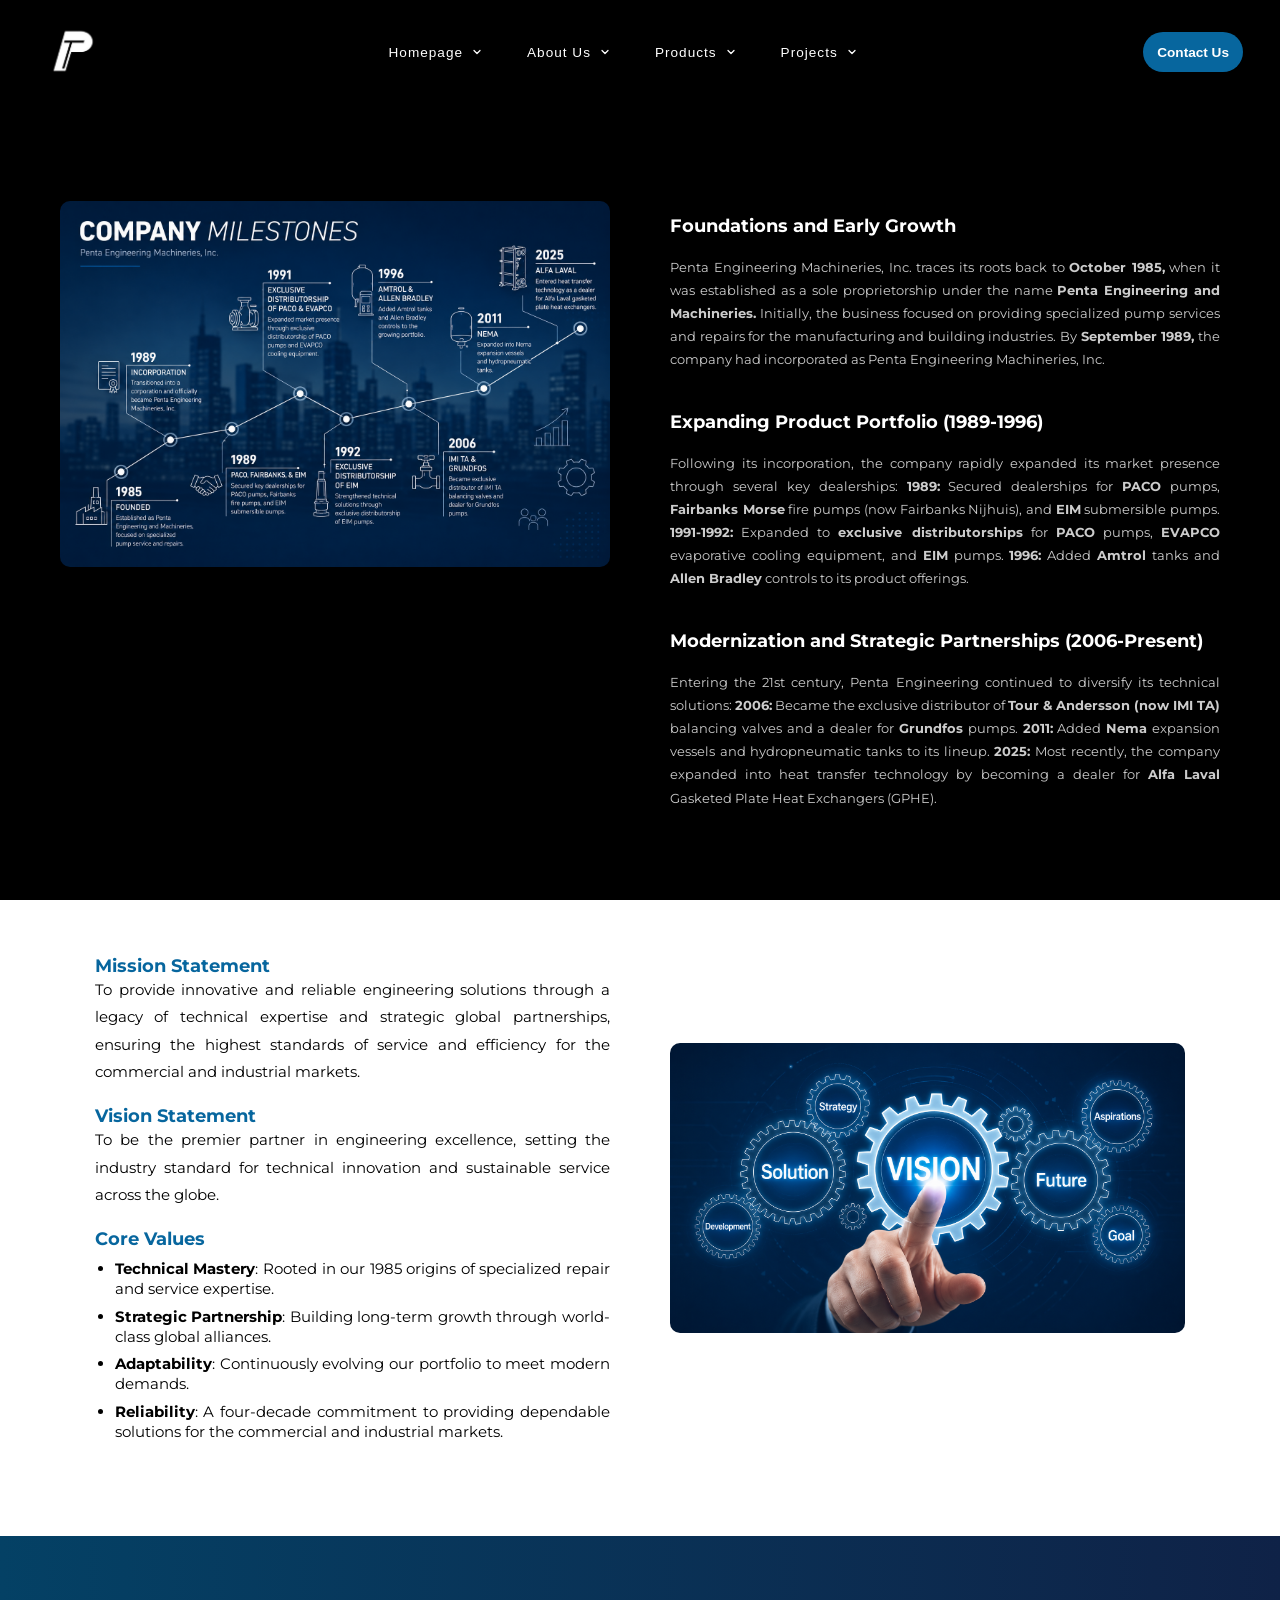
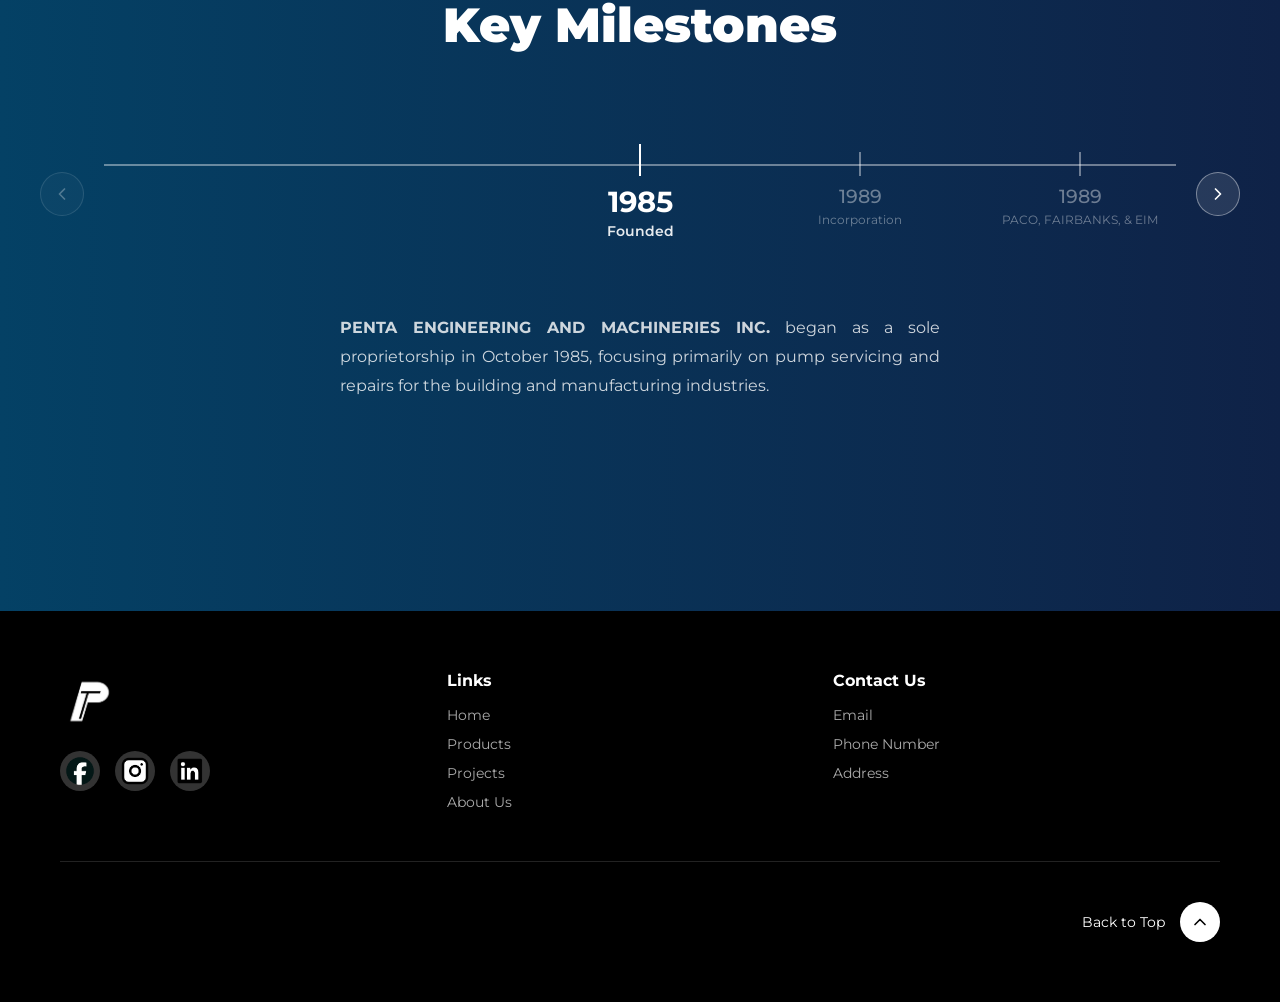
==== commit 04287184: "spell" ====
--- a/about.html
+++ b/about.html
@@ -120,12 +120,12 @@
         <div class="about-text">
             <br><br><br>
             <h2>Foundations and Early Growth</h2>
-            <p>Penta Engineering Machineries, Inc. trace its roots back to <b>October 1985,</b> when it was established as a sole proprietorship under the name <b>Penta Engineering and Machineries.</b> Initially, the business focused on providing specialized service and repairs for pumps within the manufacturing and building trade sectors. By <b>September 1989,</b> the company transitioned into a corporation, officially becoming <b>Penta Engineering Machineries, Inc.</b></p>
+            <p>Penta Engineering Machineries, Inc. traces its roots back to <b>October 1985,</b> when it was established as a sole proprietorship under the name <b>Penta Engineering and Machineries.</b> Initially, the business focused on providing specialized pump services and repairs for the manufacturing and building industries. By <b>September 1989,</b> the company had incorporated as Penta Engineering Machineries, Inc.</p>
             
             <h2>Expanding Product Portfolio (1989-1996)</h2>
             <p>Following its incorporation, the company rapidly expanded its market presence through several key dealerships:
             <b>1989:</b> Secured dealerships for <b>PACO</b> pumps, <b>Fairbanks Morse</b>  fire pumps (now Fairbanks Nijhuis), and <b>EIM</b> submersible pumps.
-            <b>1991-1992:</b> Scaled up to <b>exclusive distributorships</b> for <b>PACO</b> pumps, <b>EVAPCO</b> evaporative cooling equipment, and <b>EIM</b> pumps.
+            <b>1991-1992:</b> Expanded to <b>exclusive distributorships</b> for <b>PACO</b> pumps, <b>EVAPCO</b> evaporative cooling equipment, and <b>EIM</b> pumps.
             <b>1996:</b> Added <b>Amtrol</b> tanks and <b>Allen Bradley</b> controls to its product offerings.</p>
 
             <h2>Modernization and Strategic Partnerships (2006-Present)</h2>
@@ -141,7 +141,7 @@
     <div class="mission-wrapper">
         <div class="mission-text">
             <h2>Mission Statement</h2>
-            <p>To provide innovative and reliable engineering solutions through a legacy of technical expertise and strategic global partnerships, ensuring the highest standards of service and efficiency for the Commercial and Industrial Market.</p>
+            <p>To provide innovative and reliable engineering solutions through a legacy of technical expertise and strategic global partnerships, ensuring the highest standards of service and efficiency for the commercial and industrial markets.</p>
 
             <h2>Vision Statement</h2>
             <p>To be the premier partner in engineering excellence, setting the industry standard for technical innovation and sustainable service across the globe.</p>
@@ -151,7 +151,7 @@
                 <li><strong>Technical Mastery</strong>: Rooted in our 1985 origins of specialized repair and service expertise.</li>
                 <li><strong>Strategic Partnership</strong>: Building long-term growth through world-class global alliances.</li>
                 <li><strong>Adaptability</strong>: Continuously evolving our portfolio to meet modern demands.</li>
-                <li><strong>Reliability</strong>: A four-decade commitment to providing dependable solutions for the Commercial and Industrial Market.</li>
+                <li><strong>Reliability</strong>: A four-decade commitment to providing dependable solutions for the commercial and industrial markets.</li>
             </ul>
         </div>
         <img src="assets/mission.png">
--- a/css/styles.css
+++ b/css/styles.css
@@ -1238,6 +1238,17 @@
     overflow-y: auto;
 }
 
+.nav-bar,
+.products-sidebar {
+    scrollbar-width: none;
+    -ms-overflow-style: none;
+}
+
+.nav-bar::-webkit-scrollbar,
+.products-sidebar::-webkit-scrollbar {
+    display: none;
+}
+
 .products-sidebar h2 {
     color: white;
     font-size: 1.1rem;
@@ -1822,6 +1833,7 @@
     }
     .nav-top { height: 60px; }
     .logo img { max-width: 52px; }
+    .nav-list > .nav-item:last-child { margin-bottom: 8px; }
 
     .hero {
         height: auto;
@@ -1856,9 +1868,34 @@
         width: 100% !important;
         padding: 20px 14px;
     }
+    .brand-wrapper:hover {
+        max-height: none;
+        transition: none;
+    }
     .brand-wrapper p,
     .brand-wrapper .brand-footer {
         opacity: 1;
+        transition: none;
+    }
+    .brand-wrapper:hover p,
+    .brand-wrapper:hover .brand-footer {
+        opacity: 1;
+        transition: none;
+    }
+    .alfa-laval-footer {
+        display: grid;
+        grid-template-columns: repeat(2, minmax(0, 1fr));
+        gap: 12px;
+    }
+    .alfa-laval-action {
+        display: flex;
+        flex-direction: column;
+        align-items: center;
+        gap: 8px;
+    }
+    .alfa-laval-action h2 {
+        font-size: 0.75rem;
+        text-align: center;
     }
 
     .milestones-section { padding: 40px 20px; }
@@ -1948,8 +1985,9 @@
         position: relative;
         right: auto;
         bottom: auto;
-        height: 200px;
+        height: 230px;
         width: 100%;
+        max-width: none;
         margin-top: 20px;
         display: flex;
         align-items: center;
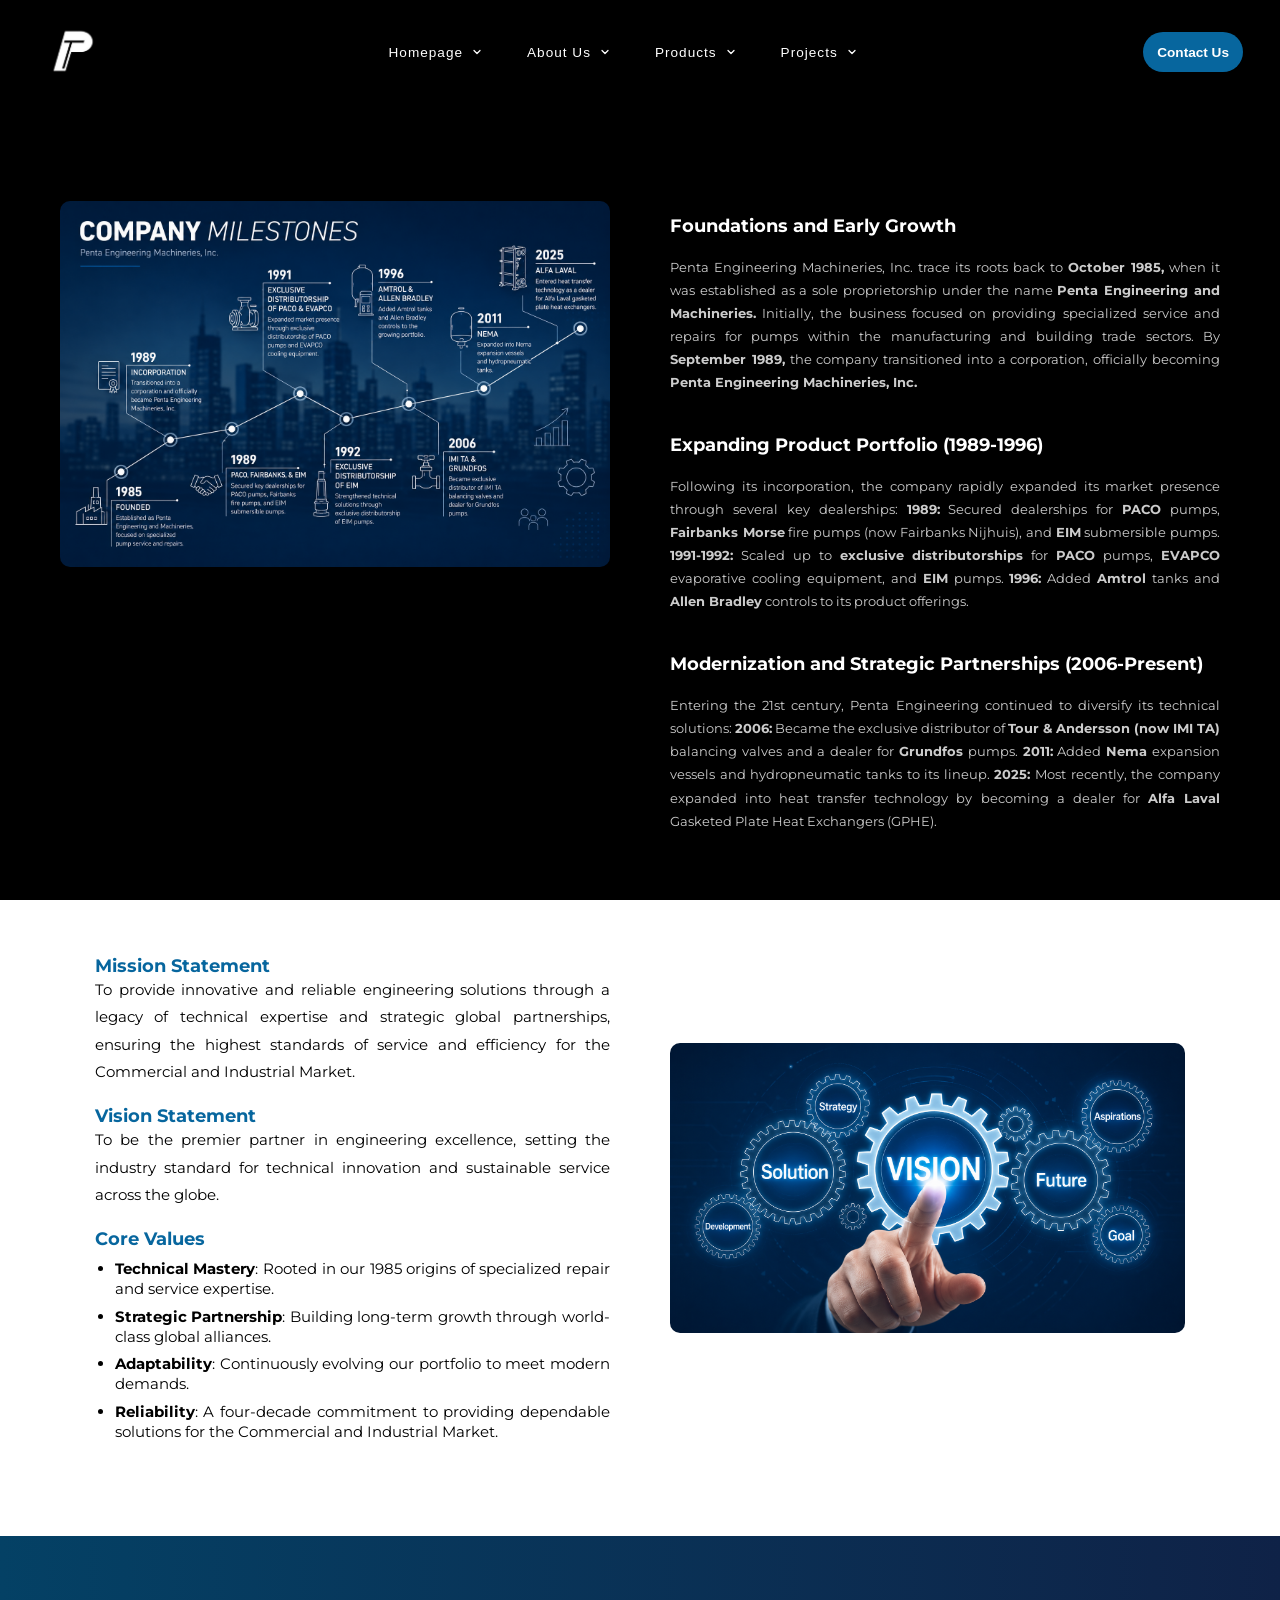
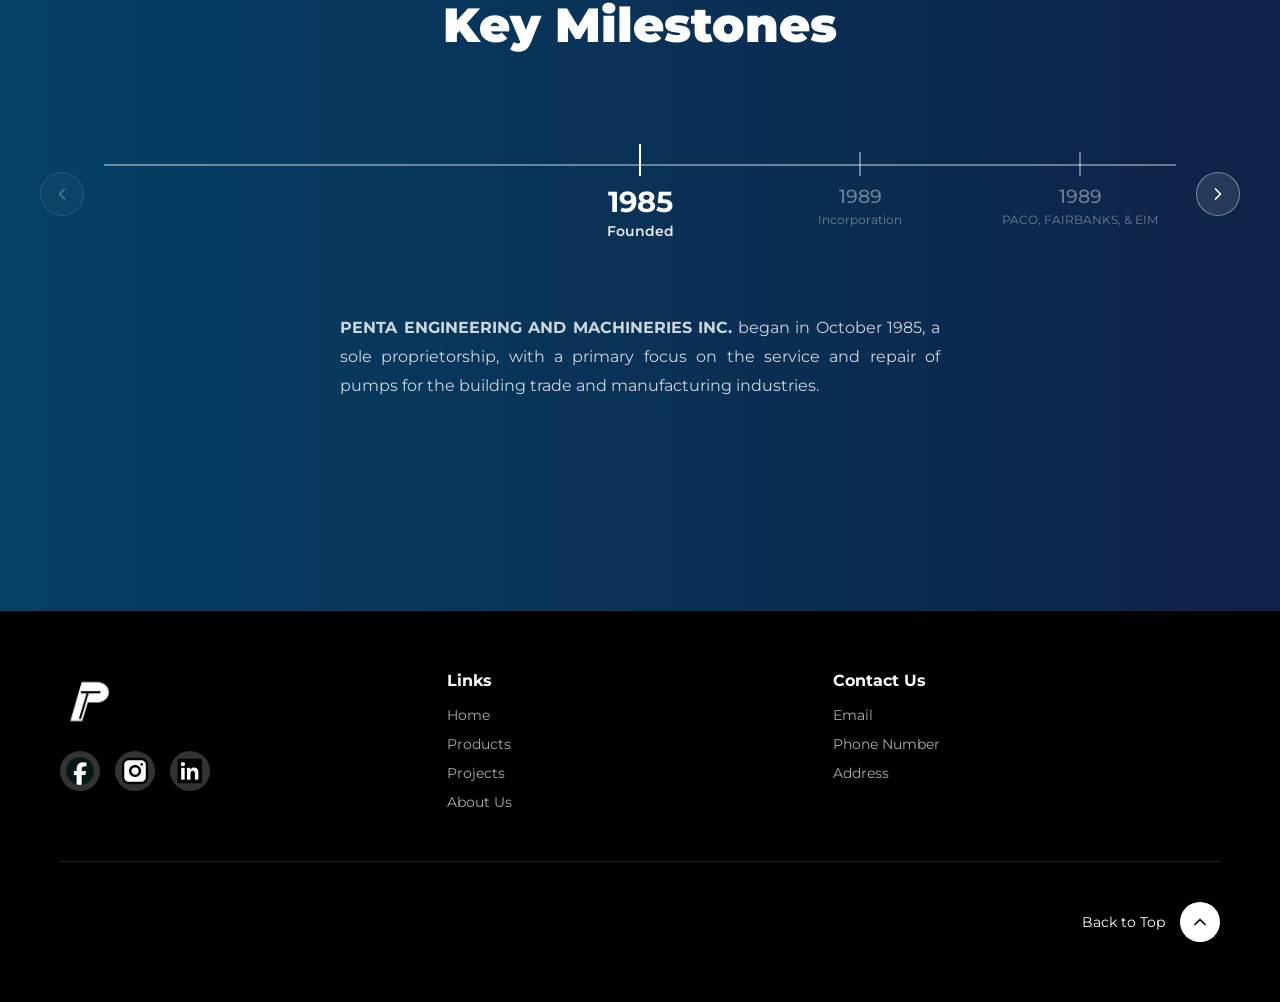
==== commit 5d995882: "spell final cope" ====
--- a/about.html
+++ b/about.html
@@ -120,12 +120,12 @@
         <div class="about-text">
             <br><br><br>
             <h2>Foundations and Early Growth</h2>
-            <p>Penta Engineering Machineries, Inc. traces its roots back to <b>October 1985,</b> when it was established as a sole proprietorship under the name <b>Penta Engineering and Machineries.</b> Initially, the business focused on providing specialized pump services and repairs for the manufacturing and building industries. By <b>September 1989,</b> the company had incorporated as Penta Engineering Machineries, Inc.</p>
+            <p>Penta Engineering Machineries, Inc. trace its roots back to <b>October 1985,</b> when it was established as a sole proprietorship under the name <b>Penta Engineering and Machineries.</b> Initially, the business focused on providing specialized service and repairs for pumps within the manufacturing and building trade sectors. By <b>September 1989,</b> the company transitioned into a corporation, officially becoming <b>Penta Engineering Machineries, Inc.</b></p>
             
             <h2>Expanding Product Portfolio (1989-1996)</h2>
             <p>Following its incorporation, the company rapidly expanded its market presence through several key dealerships:
             <b>1989:</b> Secured dealerships for <b>PACO</b> pumps, <b>Fairbanks Morse</b>  fire pumps (now Fairbanks Nijhuis), and <b>EIM</b> submersible pumps.
-            <b>1991-1992:</b> Expanded to <b>exclusive distributorships</b> for <b>PACO</b> pumps, <b>EVAPCO</b> evaporative cooling equipment, and <b>EIM</b> pumps.
+            <b>1991-1992:</b> Scaled up to <b>exclusive distributorships</b> for <b>PACO</b> pumps, <b>EVAPCO</b> evaporative cooling equipment, and <b>EIM</b> pumps.
             <b>1996:</b> Added <b>Amtrol</b> tanks and <b>Allen Bradley</b> controls to its product offerings.</p>
 
             <h2>Modernization and Strategic Partnerships (2006-Present)</h2>
@@ -141,7 +141,7 @@
     <div class="mission-wrapper">
         <div class="mission-text">
             <h2>Mission Statement</h2>
-            <p>To provide innovative and reliable engineering solutions through a legacy of technical expertise and strategic global partnerships, ensuring the highest standards of service and efficiency for the commercial and industrial markets.</p>
+            <p>To provide innovative and reliable engineering solutions through a legacy of technical expertise and strategic global partnerships, ensuring the highest standards of service and efficiency for the Commercial and Industrial Market.</p>
 
             <h2>Vision Statement</h2>
             <p>To be the premier partner in engineering excellence, setting the industry standard for technical innovation and sustainable service across the globe.</p>
@@ -151,7 +151,7 @@
                 <li><strong>Technical Mastery</strong>: Rooted in our 1985 origins of specialized repair and service expertise.</li>
                 <li><strong>Strategic Partnership</strong>: Building long-term growth through world-class global alliances.</li>
                 <li><strong>Adaptability</strong>: Continuously evolving our portfolio to meet modern demands.</li>
-                <li><strong>Reliability</strong>: A four-decade commitment to providing dependable solutions for the commercial and industrial markets.</li>
+                <li><strong>Reliability</strong>: A four-decade commitment to providing dependable solutions for the Commercial and Industrial Market.</li>
             </ul>
         </div>
         <img src="assets/mission.png">
